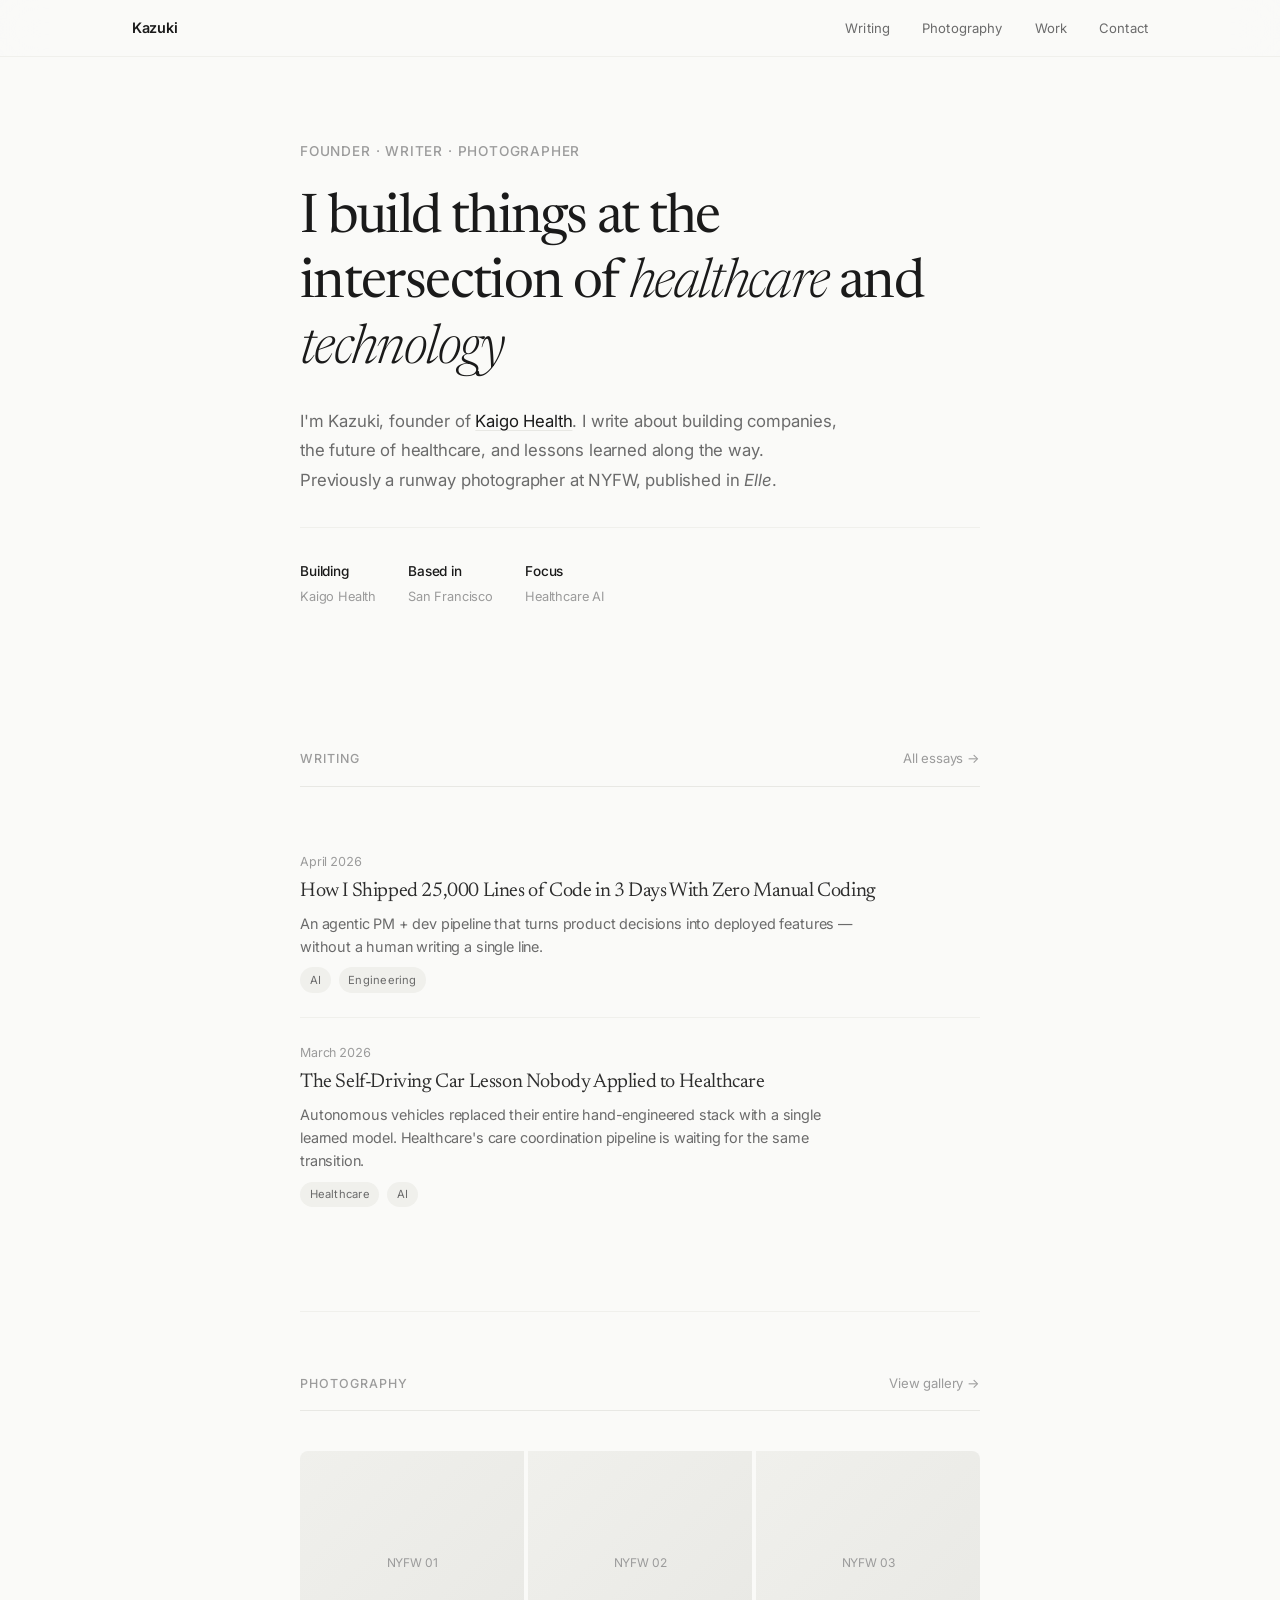
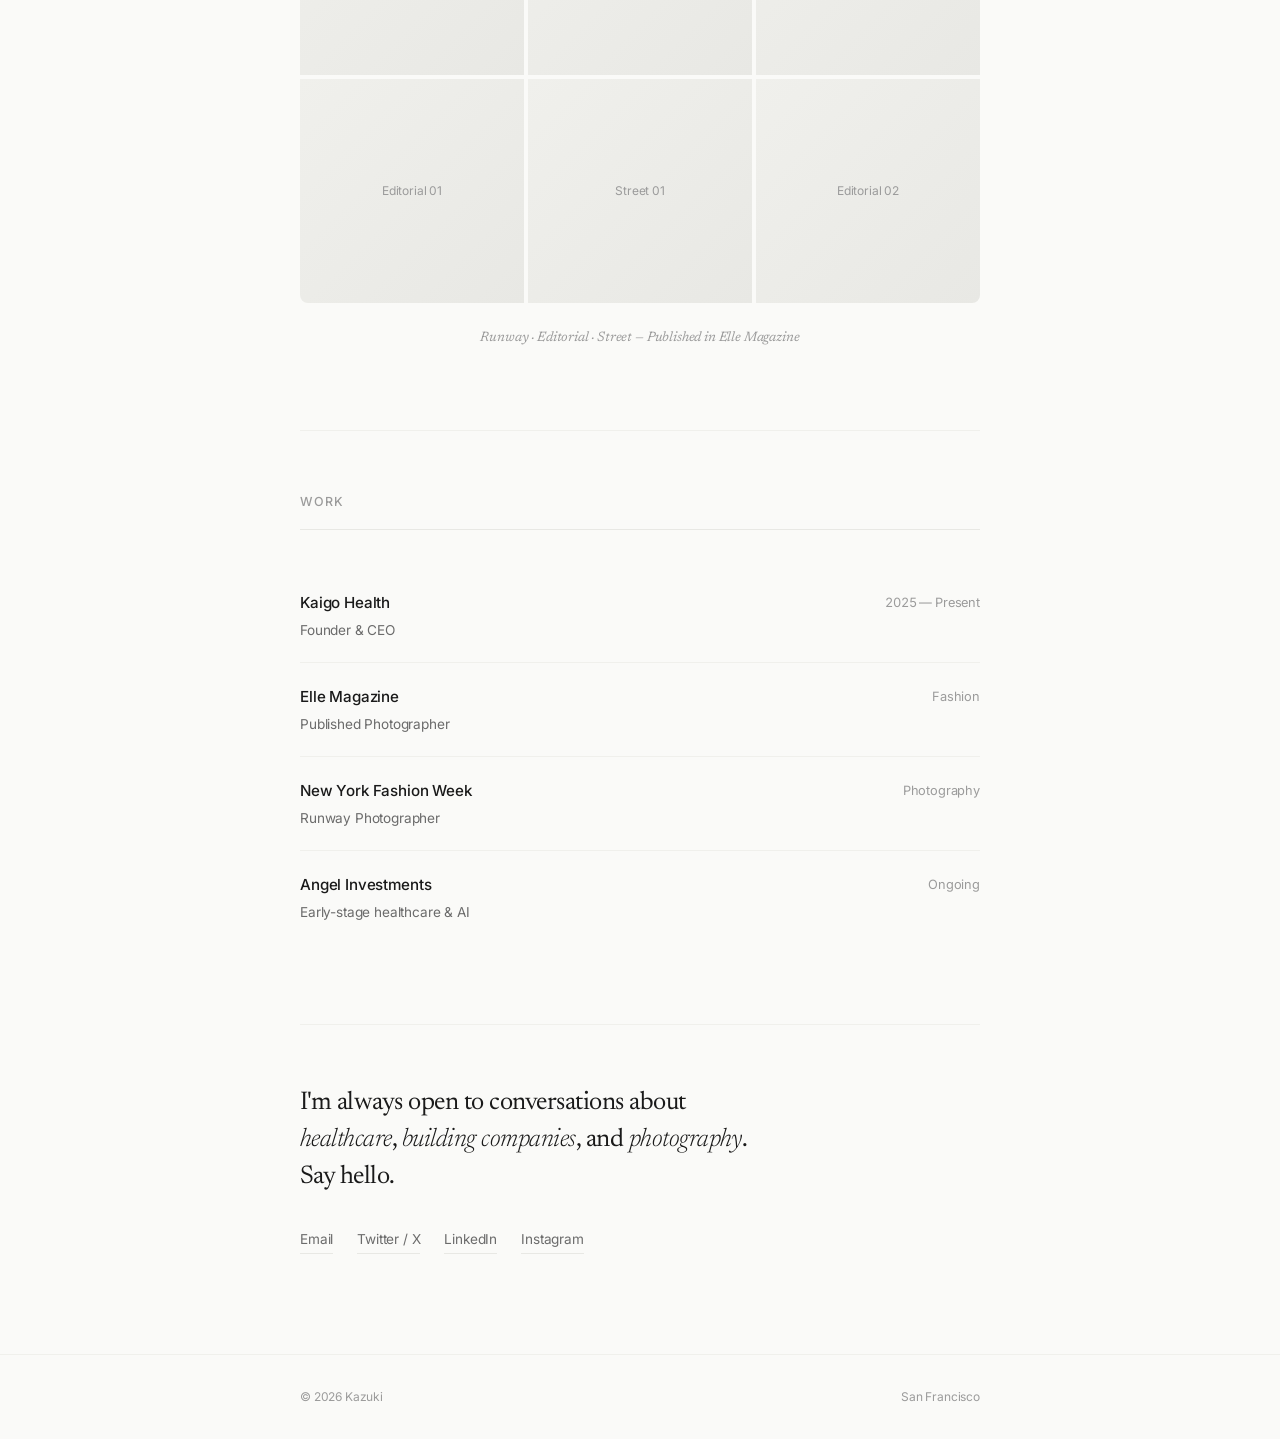
==== index.html @ 4bbfb8e9 "Add new post: How I Shipped 25,000 Lines of Code in 3 Days With Zero Manual Coding New blog post abo" ====
<!DOCTYPE html>
<html lang="en">
<head>
  <meta charset="UTF-8">
  <meta name="viewport" content="width=device-width, initial-scale=1.0">
  <title>Kazuki — Founder, Writer, Photographer</title>
  <meta name="description" content="Founder of Kaigo Health. Writing about healthcare, technology, and building companies.">
  <link rel="preconnect" href="https://fonts.googleapis.com">
  <link rel="preconnect" href="https://fonts.gstatic.com" crossorigin>
  <link href="https://fonts.googleapis.com/css2?family=Inter:wght@300;400;500;600&family=Newsreader:ital,wght@0,300;0,400;0,500;0,600;1,300;1,400&display=swap" rel="stylesheet">
  <link rel="stylesheet" href="style.css">
</head>
<body>

  <!-- ===== NAV ===== -->
  <nav>
    <div class="nav-inner">
      <a href="/" class="nav-logo">Kazuki</a>
      <button class="mobile-menu-btn" onclick="document.querySelector('.nav-links').classList.toggle('open')" aria-label="Menu">
        <svg viewBox="0 0 24 24" fill="none" stroke="currentColor" stroke-width="1.5">
          <line x1="4" y1="7" x2="20" y2="7"/>
          <line x1="4" y1="12" x2="20" y2="12"/>
          <line x1="4" y1="17" x2="20" y2="17"/>
        </svg>
      </button>
      <ul class="nav-links">
        <li><a href="#writing">Writing</a></li>
        <li><a href="#photography">Photography</a></li>
        <li><a href="#work">Work</a></li>
        <li><a href="#contact">Contact</a></li>
      </ul>
    </div>
  </nav>

  <main>

    <!-- HERO -->
    <section class="hero">
      <div class="container fade-in">
        <p class="hero-greeting">Founder · Writer · Photographer</p>
        <h1>I build things at the intersection of <em>healthcare</em> and <em>technology</em></h1>
        <p class="hero-bio">
          I'm Kazuki, founder of <a href="#">Kaigo Health</a>. I write about building companies,
          the future of healthcare, and lessons learned along the way. Previously a runway photographer
          at NYFW, published in <em>Elle</em>.
        </p>
        <div class="hero-meta">
          <div class="hero-meta-item">
            <span>Building</span>
            Kaigo Health
          </div>
          <div class="hero-meta-item">
            <span>Based in</span>
            San Francisco
          </div>
          <div class="hero-meta-item">
            <span>Focus</span>
            Healthcare AI
          </div>
        </div>
      </div>
    </section>

    <!-- WRITING -->
    <section class="writing" id="writing">
      <div class="container">
        <div class="section-header fade-in">
          <span class="section-label">Writing</span>
          <a href="#" class="section-link">All essays</a>
        </div>
        <ul class="post-list stagger fade-in">
          <li class="post-item">
            <a href="writing/agentic-pm-dev-pipeline.html" class="post-link">
              <div class="post-date">April 2026</div>
              <div class="post-title">How I Shipped 25,000 Lines of Code in 3 Days With Zero Manual Coding</div>
              <div class="post-excerpt">An agentic PM + dev pipeline that turns product decisions into deployed features — without a human writing a single line.</div>
              <div class="post-tags">
                <span class="post-tag">AI</span>
                <span class="post-tag">Engineering</span>
              </div>
            </a>
          </li>
          <li class="post-item">
            <a href="writing/self-driving-car-lesson-healthcare.html" class="post-link">
              <div class="post-date">March 2026</div>
              <div class="post-title">The Self-Driving Car Lesson Nobody Applied to Healthcare</div>
              <div class="post-excerpt">Autonomous vehicles replaced their entire hand-engineered stack with a single learned model. Healthcare's care coordination pipeline is waiting for the same transition.</div>
              <div class="post-tags">
                <span class="post-tag">Healthcare</span>
                <span class="post-tag">AI</span>
              </div>
            </a>
          </li>
          <!-- other posts hidden for now -->
        </ul>
      </div>
    </section>

    <hr class="divider">

    <!-- PHOTOGRAPHY -->
    <section class="photography" id="photography">
      <div class="container">
        <div class="section-header fade-in">
          <span class="section-label">Photography</span>
          <a href="#" class="section-link">View gallery</a>
        </div>
        <div class="photo-grid fade-in">
          <div class="photo-item"><div class="photo-placeholder">NYFW 01</div></div>
          <div class="photo-item"><div class="photo-placeholder">NYFW 02</div></div>
          <div class="photo-item"><div class="photo-placeholder">NYFW 03</div></div>
          <div class="photo-item"><div class="photo-placeholder">Editorial 01</div></div>
          <div class="photo-item"><div class="photo-placeholder">Street 01</div></div>
          <div class="photo-item"><div class="photo-placeholder">Editorial 02</div></div>
        </div>
        <p class="photo-caption fade-in">Runway · Editorial · Street — Published in Elle Magazine</p>
      </div>
    </section>

    <hr class="divider">

    <!-- WORK -->
    <section class="work" id="work">
      <div class="container">
        <div class="section-header fade-in">
          <span class="section-label">Work</span>
        </div>
        <div class="work-list stagger fade-in">
          <div class="work-item">
            <div>
              <div class="work-name">Kaigo Health</div>
              <div class="work-role">Founder & CEO</div>
            </div>
            <div class="work-year">2025 — Present</div>
          </div>
          <div class="work-item">
            <div>
              <div class="work-name">Elle Magazine</div>
              <div class="work-role">Published Photographer</div>
            </div>
            <div class="work-year">Fashion</div>
          </div>
          <div class="work-item">
            <div>
              <div class="work-name">New York Fashion Week</div>
              <div class="work-role">Runway Photographer</div>
            </div>
            <div class="work-year">Photography</div>
          </div>
          <div class="work-item">
            <div>
              <div class="work-name">Angel Investments</div>
              <div class="work-role">Early-stage healthcare & AI</div>
            </div>
            <div class="work-year">Ongoing</div>
          </div>
        </div>
      </div>
    </section>

    <hr class="divider">

    <!-- CONTACT -->
    <section class="contact" id="contact">
      <div class="container fade-in">
        <p class="contact-text">
          I'm always open to conversations about <em>healthcare</em>, <em>building companies</em>, and <em>photography</em>. Say hello.
        </p>
        <div class="contact-links">
          <a href="mailto:kazuki@kaigohealth.ai" class="contact-link">Email</a>
          <a href="#" class="contact-link">Twitter / X</a>
          <a href="#" class="contact-link">LinkedIn</a>
          <a href="#" class="contact-link">Instagram</a>
        </div>
      </div>
    </section>

  </main>

  <footer>
    <div class="container">
      <span>© 2026 Kazuki</span>
      <span>San Francisco</span>
    </div>
  </footer>

  <script>
    // Fade-in animations
    const observer = new IntersectionObserver((entries) => {
      entries.forEach(entry => {
        if (entry.isIntersecting) {
          entry.target.classList.add('visible');
          observer.unobserve(entry.target);
        }
      });
    }, { threshold: 0.1, rootMargin: '0px 0px -40px 0px' });
    document.querySelectorAll('.fade-in').forEach(el => observer.observe(el));

    // Smooth scroll for anchor links
    document.querySelectorAll('a[href^="#"]').forEach(anchor => {
      anchor.addEventListener('click', function (e) {
        const target = document.querySelector(this.getAttribute('href'));
        if (target) {
          e.preventDefault();
          target.scrollIntoView({ behavior: 'smooth', block: 'start' });
        }
      });
    });
  </script>

</body>
</html>
---- style.css ----
/* ========== RESET & BASE ========== */
*, *::before, *::after { margin: 0; padding: 0; box-sizing: border-box; }

:root {
  --color-bg: #FAFAF8;
  --color-surface: #FFFFFF;
  --color-text: #1A1A1A;
  --color-text-secondary: #6B6B6B;
  --color-text-tertiary: #9B9B9B;
  --color-accent: #2D2D2D;
  --color-border: #E8E8E4;
  --color-border-light: #F0F0EC;
  --color-hover: #F5F5F2;
  --color-tag-bg: #F0F0EC;
  --font-sans: 'Inter', -apple-system, BlinkMacSystemFont, sans-serif;
  --font-serif: 'Newsreader', Georgia, serif;
  --max-width: 680px;
  --max-width-wide: 1080px;
  --transition: 0.3s cubic-bezier(0.4, 0, 0.2, 1);
}

html {
  font-size: 16px;
  scroll-behavior: smooth;
  -webkit-font-smoothing: antialiased;
  -moz-osx-font-smoothing: grayscale;
}

body {
  font-family: var(--font-sans);
  background: var(--color-bg);
  color: var(--color-text);
  line-height: 1.7;
  font-weight: 400;
  letter-spacing: -0.01em;
}

::selection {
  background: var(--color-text);
  color: var(--color-bg);
}

a { color: inherit; text-decoration: none; }
img { max-width: 100%; display: block; }

/* ========== NAV ========== */
nav {
  position: fixed;
  top: 0;
  left: 0;
  right: 0;
  z-index: 100;
  background: rgba(250, 250, 248, 0.85);
  backdrop-filter: blur(20px);
  -webkit-backdrop-filter: blur(20px);
  border-bottom: 1px solid var(--color-border-light);
  transition: var(--transition);
}

nav .nav-inner {
  max-width: var(--max-width-wide);
  margin: 0 auto;
  padding: 0 2rem;
  height: 56px;
  display: flex;
  align-items: center;
  justify-content: space-between;
}

nav .nav-logo {
  font-size: 0.9rem;
  font-weight: 600;
  letter-spacing: -0.02em;
  color: var(--color-text);
}

nav .nav-links {
  display: flex;
  gap: 2rem;
  list-style: none;
}

nav .nav-links a {
  font-size: 0.82rem;
  color: var(--color-text-secondary);
  transition: color var(--transition);
  font-weight: 400;
  letter-spacing: 0.01em;
}

nav .nav-links a:hover { color: var(--color-text); }

/* ========== SECTIONS ========== */
section { padding: 0 2rem; }
.container { max-width: var(--max-width); margin: 0 auto; }
.container-wide { max-width: var(--max-width-wide); margin: 0 auto; }

/* ========== HERO ========== */
.hero { padding-top: 140px; padding-bottom: 80px; }

.hero-greeting {
  font-size: 0.85rem;
  color: var(--color-text-tertiary);
  letter-spacing: 0.06em;
  text-transform: uppercase;
  margin-bottom: 1.5rem;
  font-weight: 500;
}

.hero h1 {
  font-family: var(--font-serif);
  font-size: clamp(2.4rem, 5vw, 3.4rem);
  font-weight: 400;
  line-height: 1.2;
  letter-spacing: -0.03em;
  color: var(--color-text);
  margin-bottom: 1.5rem;
}

.hero h1 em { font-style: italic; font-weight: 300; }

.hero-bio {
  font-size: 1.05rem;
  line-height: 1.75;
  color: var(--color-text-secondary);
  max-width: 540px;
}

.hero-bio a {
  color: var(--color-text);
  text-decoration: underline;
  text-decoration-color: var(--color-border);
  text-underline-offset: 3px;
  transition: text-decoration-color var(--transition);
}

.hero-bio a:hover { text-decoration-color: var(--color-text); }

.hero-meta {
  display: flex;
  gap: 2rem;
  margin-top: 2rem;
  padding-top: 2rem;
  border-top: 1px solid var(--color-border-light);
}

.hero-meta-item { font-size: 0.8rem; color: var(--color-text-tertiary); }

.hero-meta-item span {
  display: block;
  color: var(--color-text);
  font-weight: 500;
  margin-bottom: 0.15rem;
  font-size: 0.85rem;
}

/* ========== SECTION HEADERS ========== */
.section-header {
  display: flex;
  align-items: baseline;
  justify-content: space-between;
  margin-bottom: 2.5rem;
  padding-bottom: 1rem;
  border-bottom: 1px solid var(--color-border);
}

.section-label {
  font-size: 0.78rem;
  letter-spacing: 0.08em;
  text-transform: uppercase;
  color: var(--color-text-tertiary);
  font-weight: 500;
}

.section-link {
  font-size: 0.82rem;
  color: var(--color-text-tertiary);
  transition: color var(--transition);
}

.section-link:hover { color: var(--color-text); }
.section-link::after { content: ' →'; }

/* ========== WRITING / POST LIST ========== */
.writing { padding-top: 60px; padding-bottom: 80px; }
.post-list { list-style: none; }
.post-item { border-bottom: 1px solid var(--color-border-light); }
.post-item:last-child { border-bottom: none; }

.post-link {
  display: block;
  padding: 1.5rem 0;
  transition: var(--transition);
}

.post-link:hover { padding-left: 0.5rem; }
.post-link:hover .post-title { color: var(--color-text); }

.post-date {
  font-size: 0.78rem;
  color: var(--color-text-tertiary);
  margin-bottom: 0.4rem;
  font-variant-numeric: tabular-nums;
}

.post-title {
  font-family: var(--font-serif);
  font-size: 1.25rem;
  font-weight: 400;
  letter-spacing: -0.02em;
  color: var(--color-accent);
  margin-bottom: 0.4rem;
  transition: color var(--transition);
  line-height: 1.35;
}

.post-excerpt {
  font-size: 0.9rem;
  color: var(--color-text-secondary);
  line-height: 1.6;
  max-width: 560px;
}

.post-tags { display: flex; gap: 0.5rem; margin-top: 0.6rem; }

.post-tag {
  font-size: 0.7rem;
  padding: 0.2rem 0.6rem;
  background: var(--color-tag-bg);
  border-radius: 100px;
  color: var(--color-text-secondary);
  letter-spacing: 0.02em;
}

/* ========== PHOTOGRAPHY ========== */
.photography { padding-top: 60px; padding-bottom: 80px; }

.photo-grid {
  display: grid;
  grid-template-columns: repeat(3, 1fr);
  gap: 4px;
  border-radius: 8px;
  overflow: hidden;
}

.photo-item {
  aspect-ratio: 1;
  background: var(--color-border-light);
  position: relative;
  overflow: hidden;
  cursor: pointer;
}

.photo-item img {
  width: 100%;
  height: 100%;
  object-fit: cover;
  transition: transform 0.6s cubic-bezier(0.4, 0, 0.2, 1);
}

.photo-item:hover img { transform: scale(1.05); }

.photo-placeholder {
  width: 100%;
  height: 100%;
  display: flex;
  align-items: center;
  justify-content: center;
  font-size: 0.75rem;
  color: var(--color-text-tertiary);
  background: linear-gradient(135deg, var(--color-border-light) 0%, var(--color-border) 100%);
}

.photo-caption {
  text-align: center;
  margin-top: 1.5rem;
  font-size: 0.85rem;
  color: var(--color-text-tertiary);
  font-style: italic;
  font-family: var(--font-serif);
}

/* ========== WORK ========== */
.work { padding-top: 60px; padding-bottom: 80px; }
.work-list { display: flex; flex-direction: column; gap: 1px; }

.work-item {
  display: flex;
  align-items: flex-start;
  justify-content: space-between;
  padding: 1.25rem 0;
  border-bottom: 1px solid var(--color-border-light);
  transition: var(--transition);
}

.work-item:hover { padding-left: 0.5rem; }
.work-item:last-child { border-bottom: none; }

.work-name {
  font-weight: 500;
  font-size: 0.95rem;
  margin-bottom: 0.2rem;
  letter-spacing: -0.01em;
}

.work-role { font-size: 0.85rem; color: var(--color-text-secondary); }

.work-year {
  font-size: 0.8rem;
  color: var(--color-text-tertiary);
  font-variant-numeric: tabular-nums;
  white-space: nowrap;
  margin-left: 2rem;
  padding-top: 0.15rem;
}

/* ========== CONTACT / FOOTER ========== */
.contact { padding-top: 60px; padding-bottom: 100px; }

.contact-text {
  font-family: var(--font-serif);
  font-size: 1.6rem;
  line-height: 1.45;
  letter-spacing: -0.02em;
  color: var(--color-text);
  margin-bottom: 2rem;
  max-width: 480px;
  font-weight: 400;
}

.contact-text em { font-style: italic; font-weight: 300; }
.contact-links { display: flex; gap: 1.5rem; flex-wrap: wrap; }

.contact-link {
  font-size: 0.85rem;
  color: var(--color-text-secondary);
  padding-bottom: 1px;
  border-bottom: 1px solid var(--color-border);
  transition: var(--transition);
}

.contact-link:hover {
  color: var(--color-text);
  border-bottom-color: var(--color-text);
}

footer {
  padding: 2rem;
  border-top: 1px solid var(--color-border-light);
}

footer .container {
  display: flex;
  justify-content: space-between;
  align-items: center;
  font-size: 0.75rem;
  color: var(--color-text-tertiary);
}

/* ========== BLOG POST PAGE ========== */
.post-page { padding-top: 120px; padding-bottom: 100px; }

.post-page-back {
  font-size: 0.82rem;
  color: var(--color-text-tertiary);
  margin-bottom: 2.5rem;
  display: inline-block;
  transition: color var(--transition);
}

.post-page-back:hover { color: var(--color-text); }
.post-page-back::before { content: '← '; }

.post-page-date {
  font-size: 0.8rem;
  color: var(--color-text-tertiary);
  margin-bottom: 0.75rem;
}

.post-page h1 {
  font-family: var(--font-serif);
  font-size: clamp(1.8rem, 4vw, 2.6rem);
  font-weight: 400;
  letter-spacing: -0.03em;
  line-height: 1.2;
  margin-bottom: 1.5rem;
}

.post-page-subtitle {
  font-size: 1.1rem;
  color: var(--color-text-secondary);
  line-height: 1.65;
  margin-bottom: 3rem;
  padding-bottom: 2rem;
  border-bottom: 1px solid var(--color-border);
  max-width: 580px;
}

.post-page-body {
  font-family: var(--font-serif);
  font-size: 1.1rem;
  line-height: 1.8;
  color: var(--color-text);
}

.post-page-body p { margin-bottom: 1.5rem; }

.post-page-body h2 {
  font-family: var(--font-sans);
  font-size: 0.85rem;
  font-weight: 600;
  letter-spacing: 0.06em;
  text-transform: uppercase;
  color: var(--color-text-tertiary);
  margin-top: 3rem;
  margin-bottom: 1.25rem;
}

.post-page-body blockquote {
  border-left: 2px solid var(--color-border);
  padding-left: 1.5rem;
  margin: 2rem 0;
  font-style: italic;
  color: var(--color-text-secondary);
}

/* ========== FADE IN ANIMATIONS ========== */
.fade-in {
  opacity: 0;
  transform: translateY(16px);
  transition: opacity 0.8s cubic-bezier(0.4, 0, 0.2, 1),
              transform 0.8s cubic-bezier(0.4, 0, 0.2, 1);
}

.fade-in.visible {
  opacity: 1;
  transform: translateY(0);
}

.stagger > * {
  opacity: 0;
  transform: translateY(12px);
  transition: opacity 0.6s cubic-bezier(0.4, 0, 0.2, 1),
              transform 0.6s cubic-bezier(0.4, 0, 0.2, 1);
}

.stagger.visible > *:nth-child(1) { transition-delay: 0s; }
.stagger.visible > *:nth-child(2) { transition-delay: 0.08s; }
.stagger.visible > *:nth-child(3) { transition-delay: 0.08s; }
.stagger.visible > *:nth-child(4) { transition-delay: 0.16s; }
.stagger.visible > *:nth-child(5) { transition-delay: 0.24s; }
.stagger.visible > *:nth-child(6) { transition-delay: 0.32s; }
.stagger.visible > *:nth-child(7) { transition-delay: 0.4s; }

.stagger.visible > * {
  opacity: 1;
  transform: translateY(0);
}

/* ========== DIVIDER ========== */
.divider {
  max-width: var(--max-width);
  margin: 0 auto;
  border: none;
  border-top: 1px solid var(--color-border-light);
}

/* ========== MOBILE ========== */
.mobile-menu-btn {
  display: none;
  background: none;
  border: none;
  cursor: pointer;
  padding: 0.5rem;
  color: var(--color-text);
}

.mobile-menu-btn svg { width: 20px; height: 20px; }

@media (max-width: 768px) {
  section { padding-left: 1.25rem; padding-right: 1.25rem; }
  nav .nav-inner { padding: 0 1.25rem; }
  .hero { padding-top: 110px; padding-bottom: 60px; }
  .hero h1 { font-size: 2rem; }
  .hero-meta { flex-direction: column; gap: 1rem; }
  .photo-grid { grid-template-columns: repeat(2, 1fr); }
  .mobile-menu-btn { display: block; }

  nav .nav-links {
    display: none;
    position: absolute;
    top: 56px;
    left: 0;
    right: 0;
    background: rgba(250, 250, 248, 0.98);
    backdrop-filter: blur(20px);
    flex-direction: column;
    padding: 1rem 2rem 1.5rem;
    gap: 0.8rem;
    border-bottom: 1px solid var(--color-border-light);
  }

  nav .nav-links.open { display: flex; }
  .work-item { flex-direction: column; gap: 0.25rem; }
  .work-year { margin-left: 0; }
}
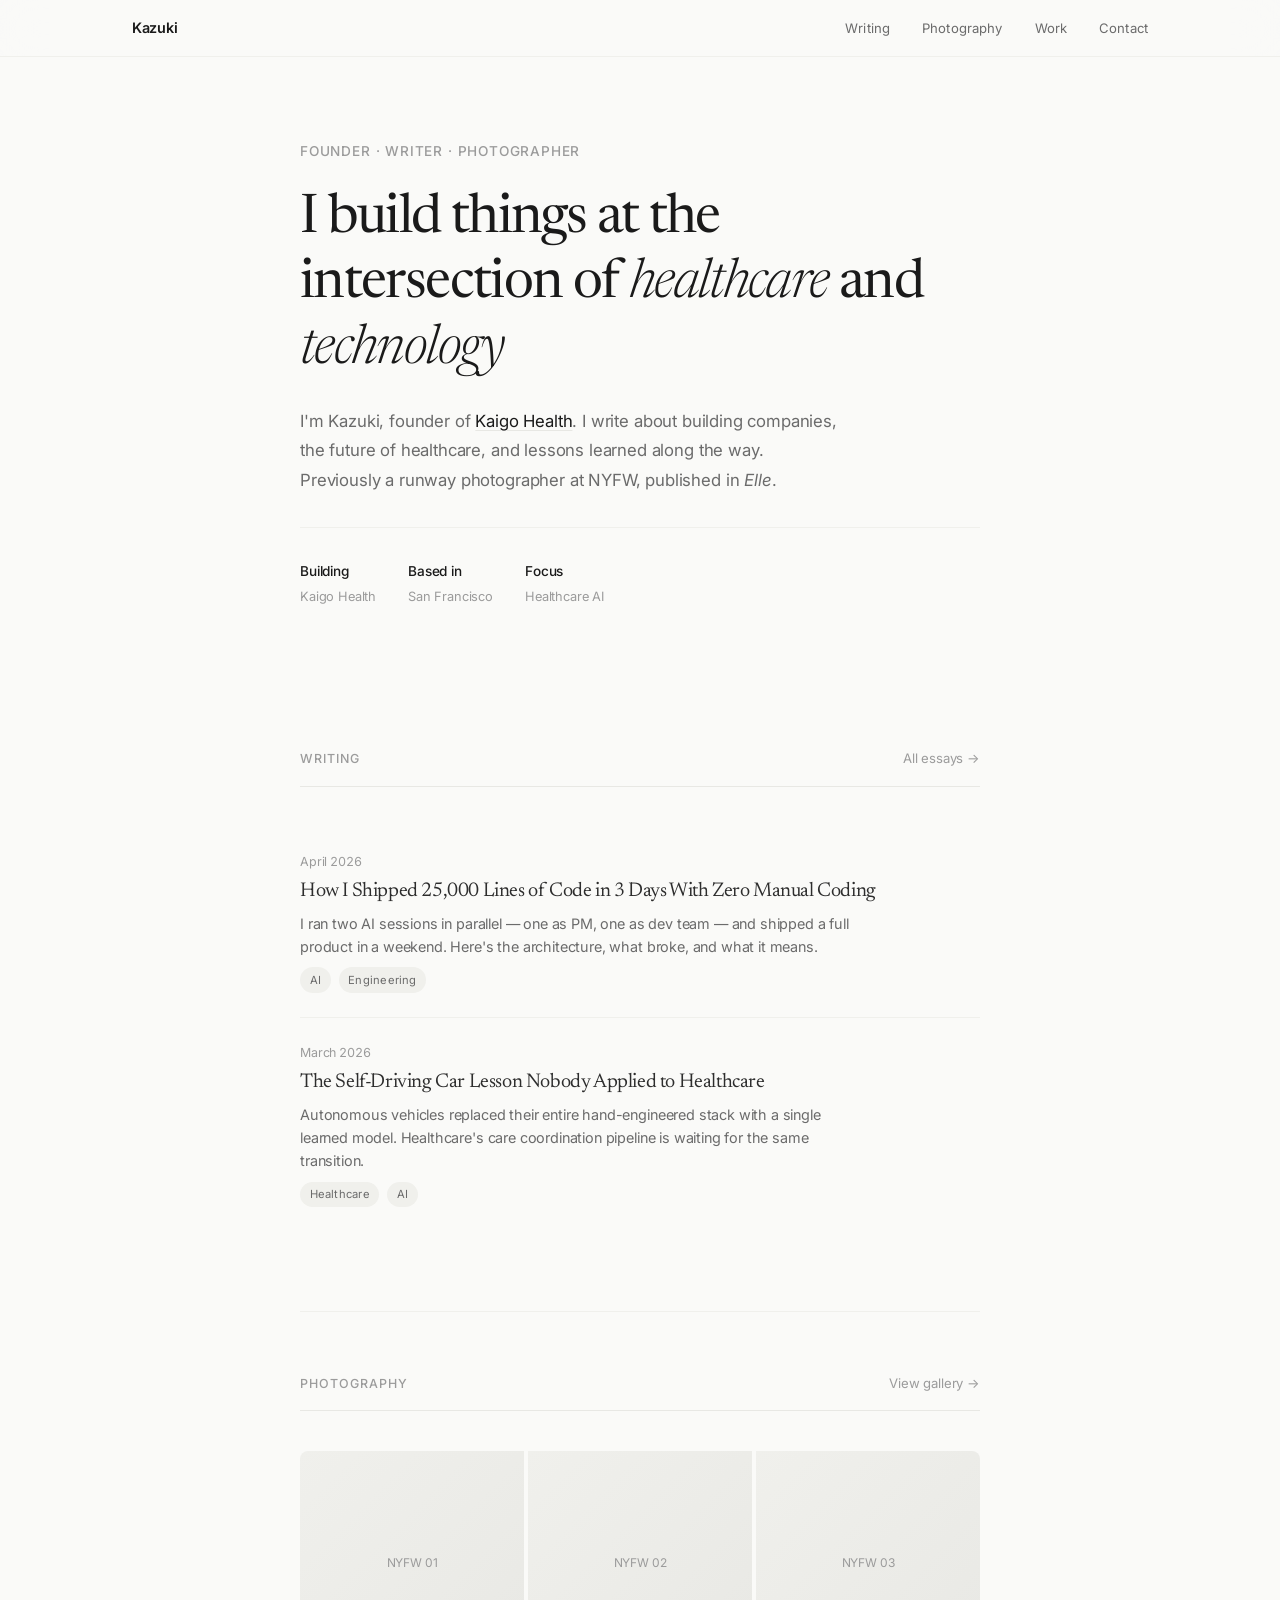
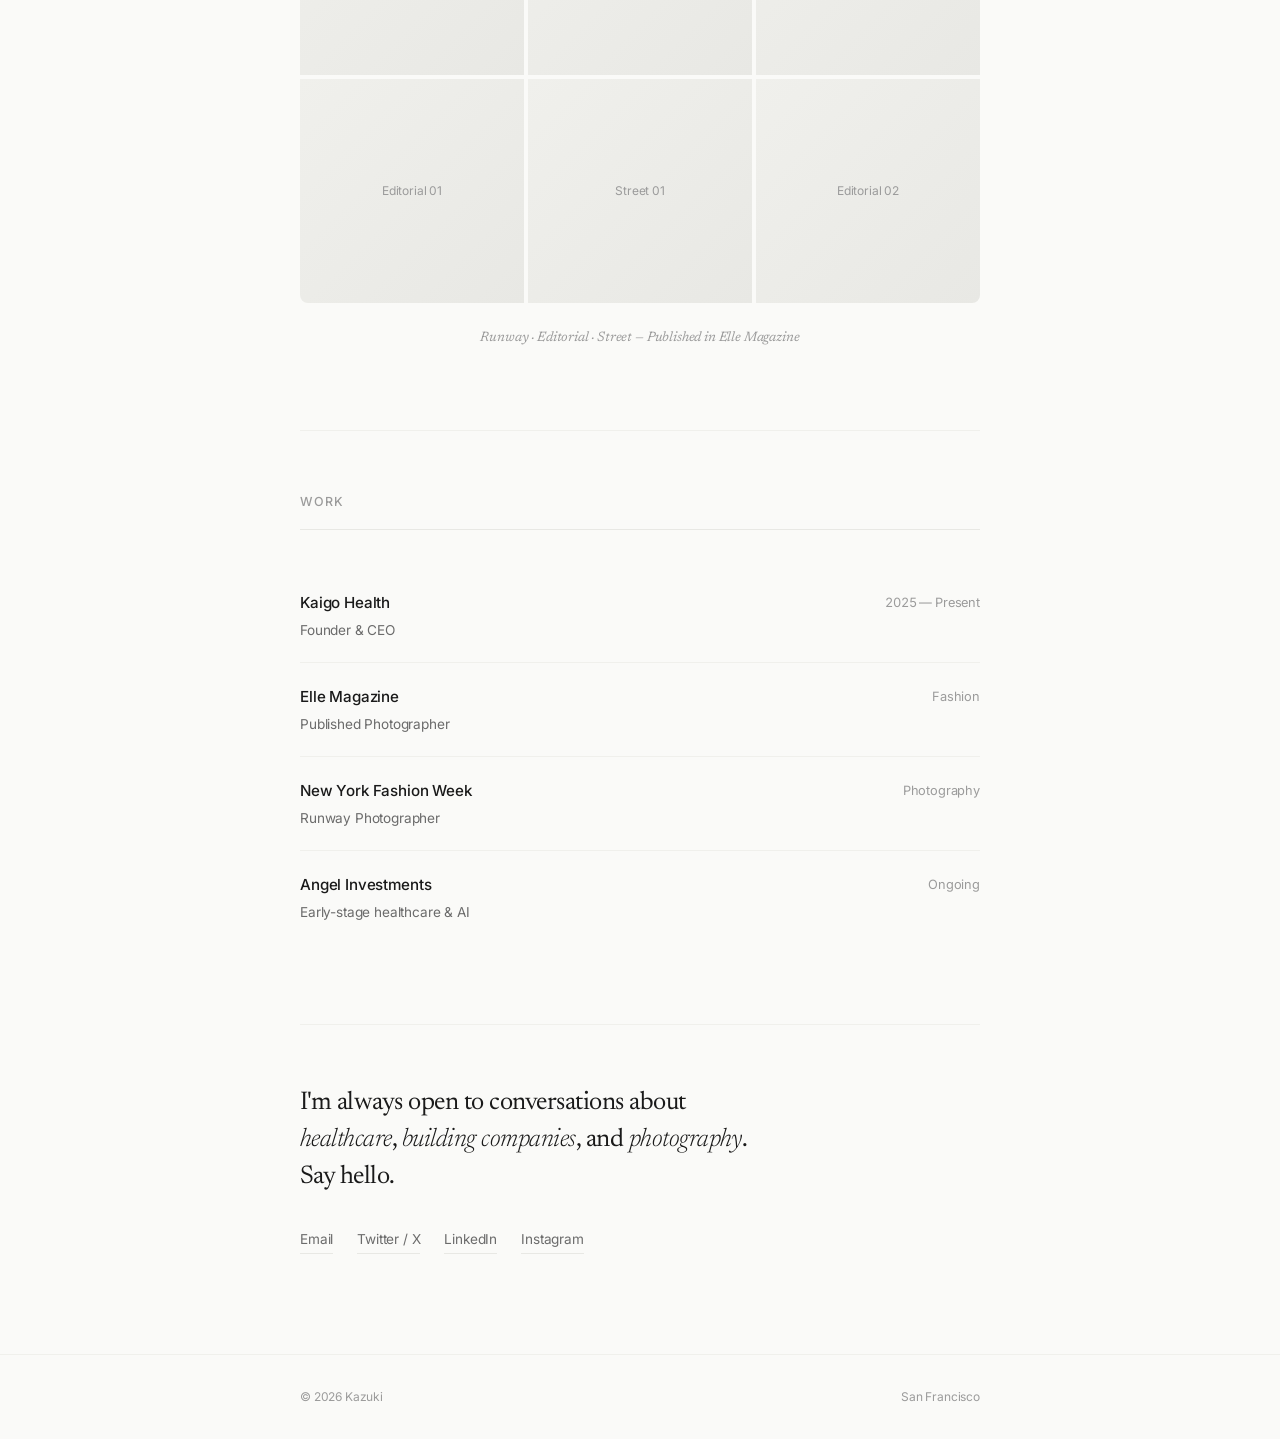
==== commit f4a10946: "Rewrite post: cut AI slop, add screenshots, punch up opening and closing - Rewrote opening as cinema" ====
--- a/index.html
+++ b/index.html
@@ -73,7 +73,7 @@
             <a href="writing/agentic-pm-dev-pipeline.html" class="post-link">
               <div class="post-date">April 2026</div>
               <div class="post-title">How I Shipped 25,000 Lines of Code in 3 Days With Zero Manual Coding</div>
-              <div class="post-excerpt">An agentic PM + dev pipeline that turns product decisions into deployed features — without a human writing a single line.</div>
+              <div class="post-excerpt">I ran two AI sessions in parallel — one as PM, one as dev team — and shipped a full product in a weekend. Here's the architecture, what broke, and what it means.</div>
               <div class="post-tags">
                 <span class="post-tag">AI</span>
                 <span class="post-tag">Engineering</span>
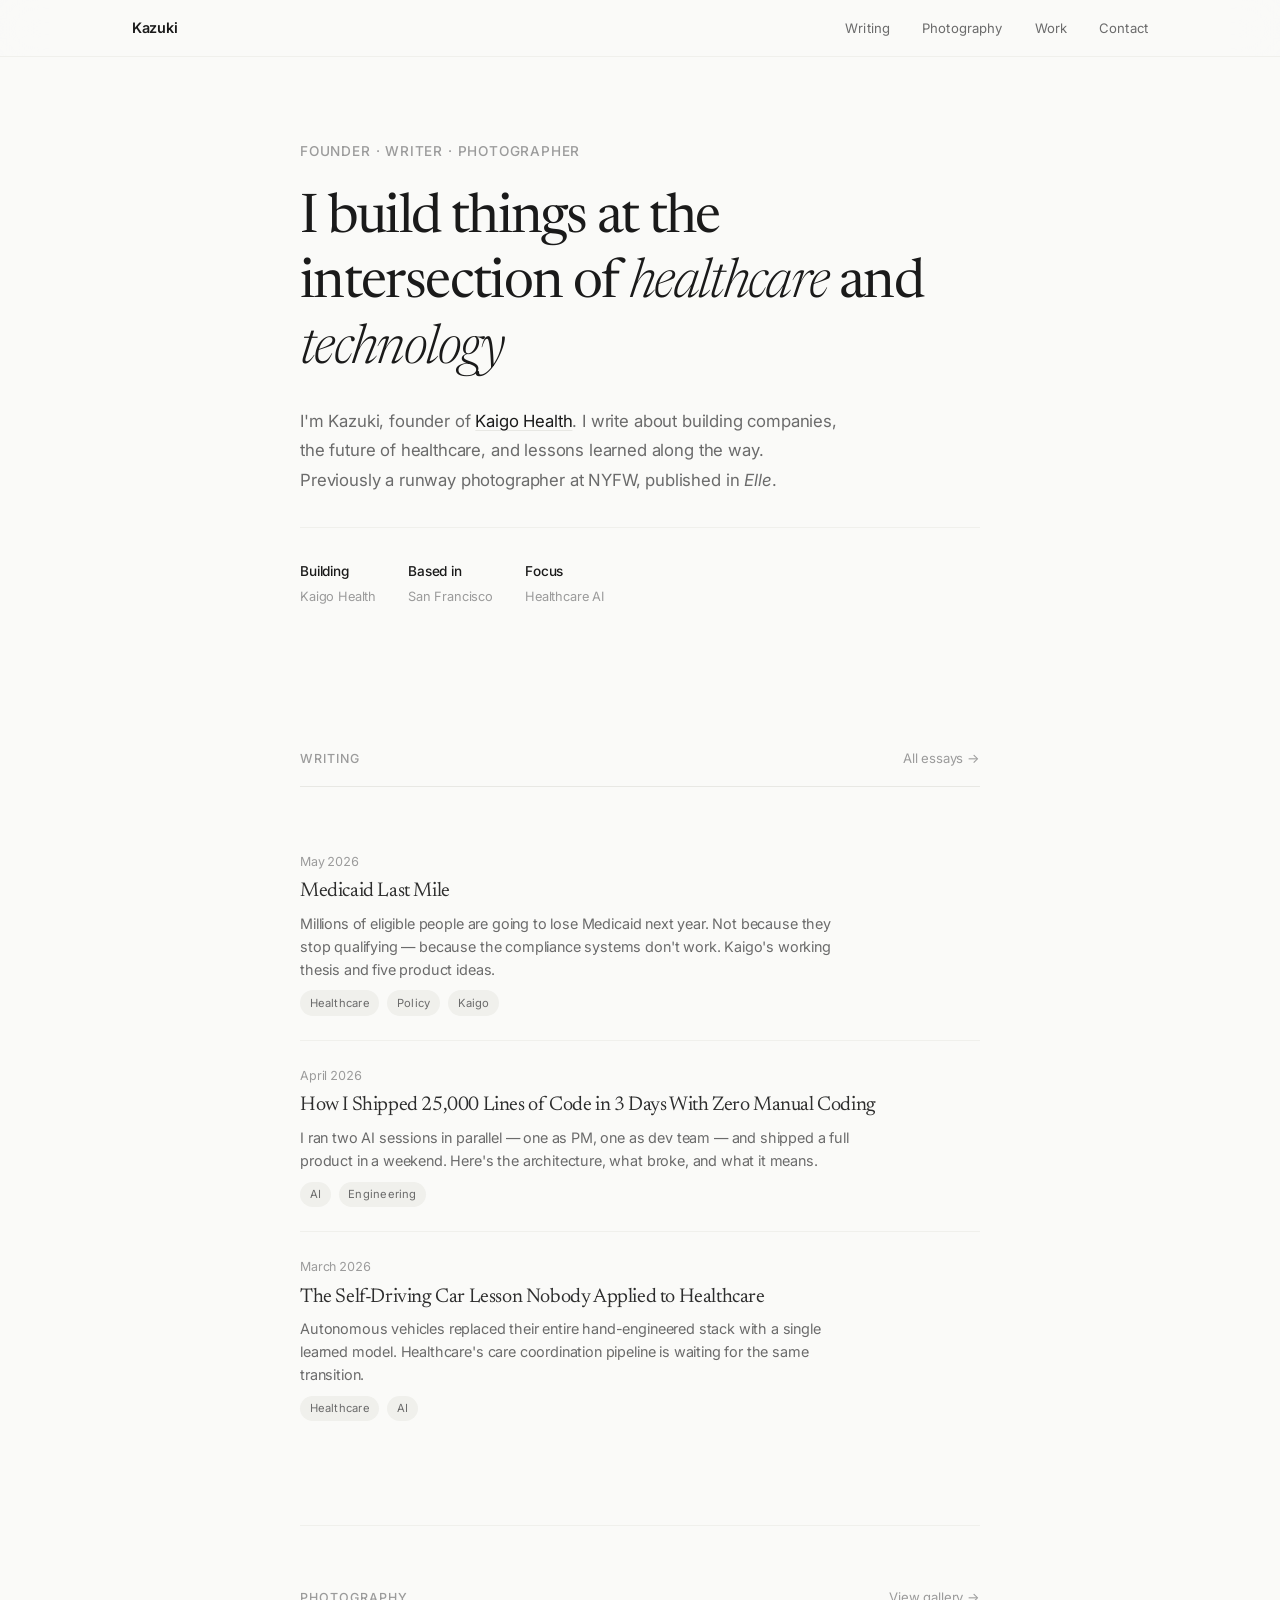
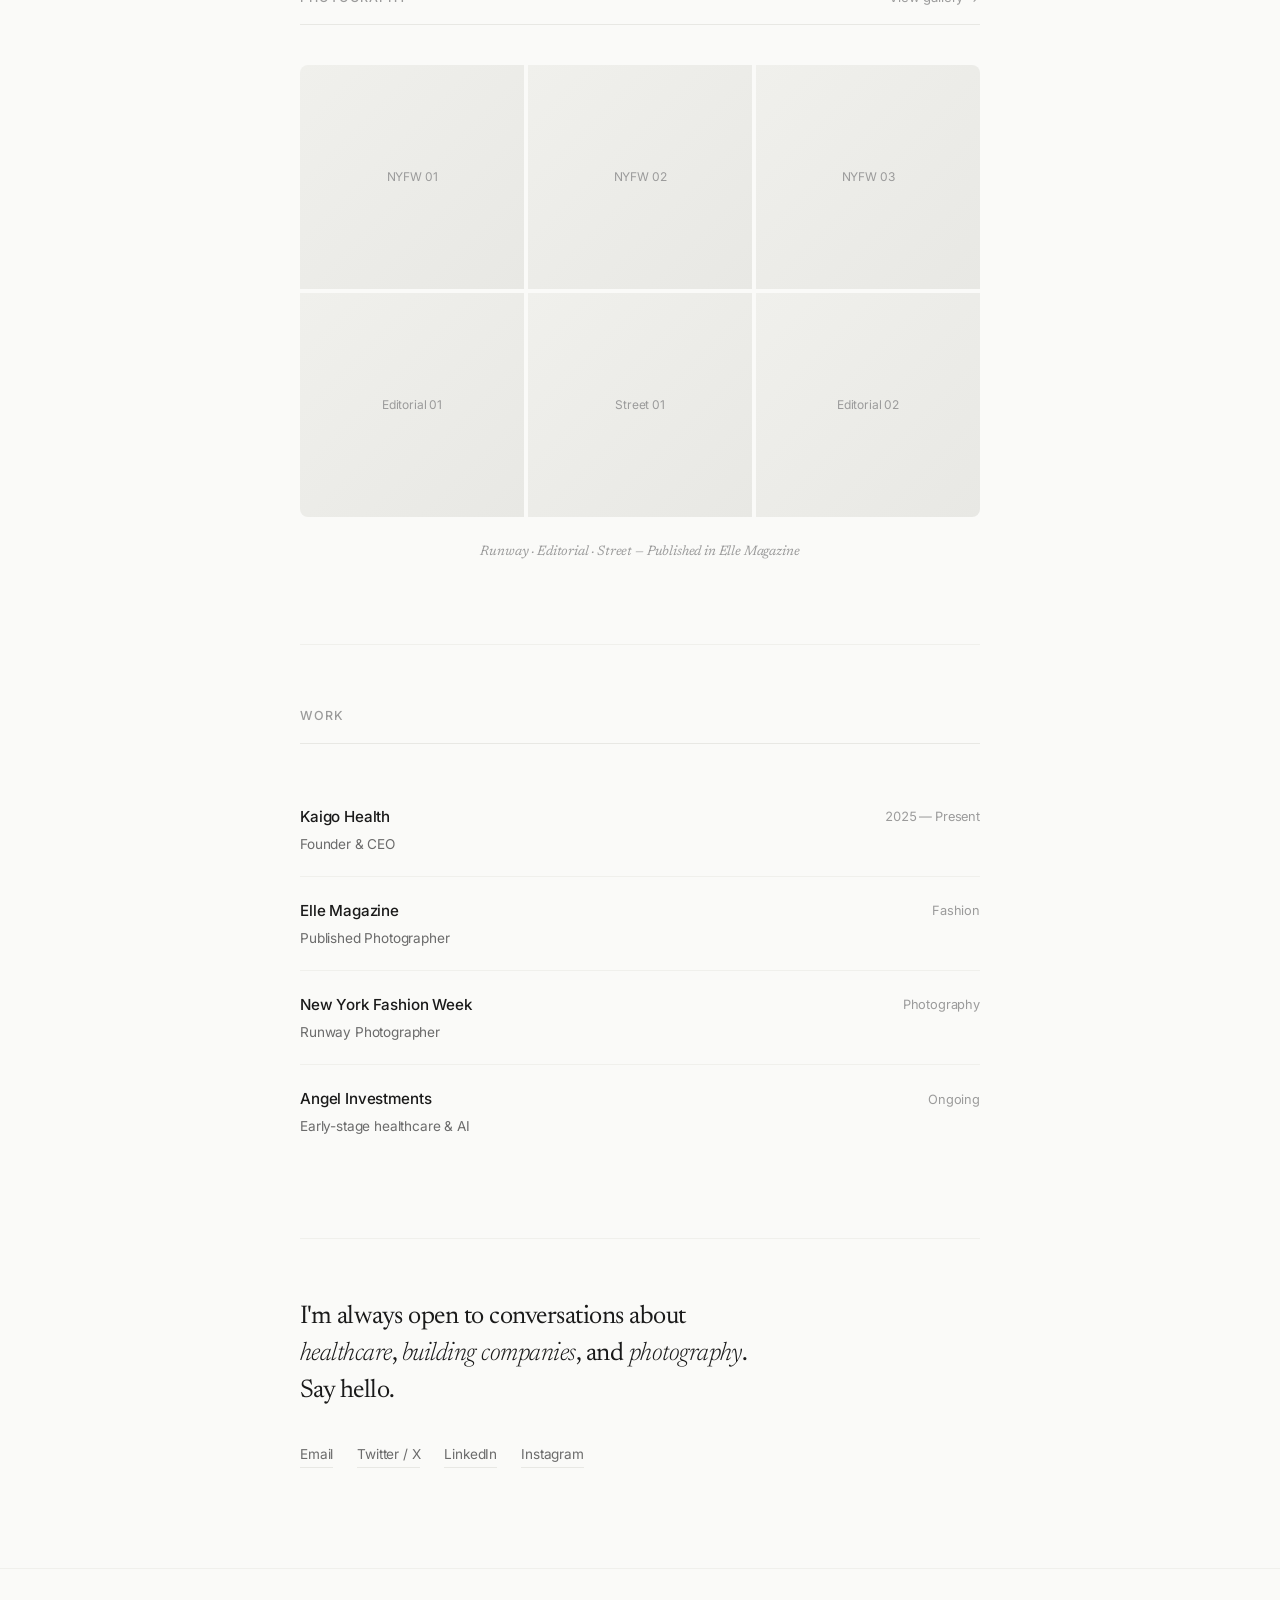
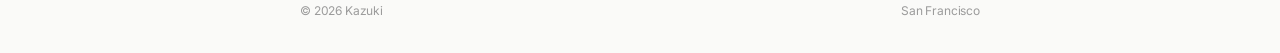
==== commit a28db586: "Add Medicaid Last Mile interactive post Deploys the Kaigo medicaid-ideas React app as a routed inter" ====
--- a/index.html
+++ b/index.html
@@ -69,6 +69,18 @@
           <a href="#" class="section-link">All essays</a>
         </div>
         <ul class="post-list stagger fade-in">
+          <li class="post-item">
+            <a href="writing/medicaid-last-mile/" class="post-link">
+              <div class="post-date">May 2026</div>
+              <div class="post-title">Medicaid Last Mile</div>
+              <div class="post-excerpt">Millions of eligible people are going to lose Medicaid next year. Not because they stop qualifying — because the compliance systems don't work. Kaigo's working thesis and five product ideas.</div>
+              <div class="post-tags">
+                <span class="post-tag">Healthcare</span>
+                <span class="post-tag">Policy</span>
+                <span class="post-tag">Kaigo</span>
+              </div>
+            </a>
+          </li>
           <li class="post-item">
             <a href="writing/agentic-pm-dev-pipeline.html" class="post-link">
               <div class="post-date">April 2026</div>
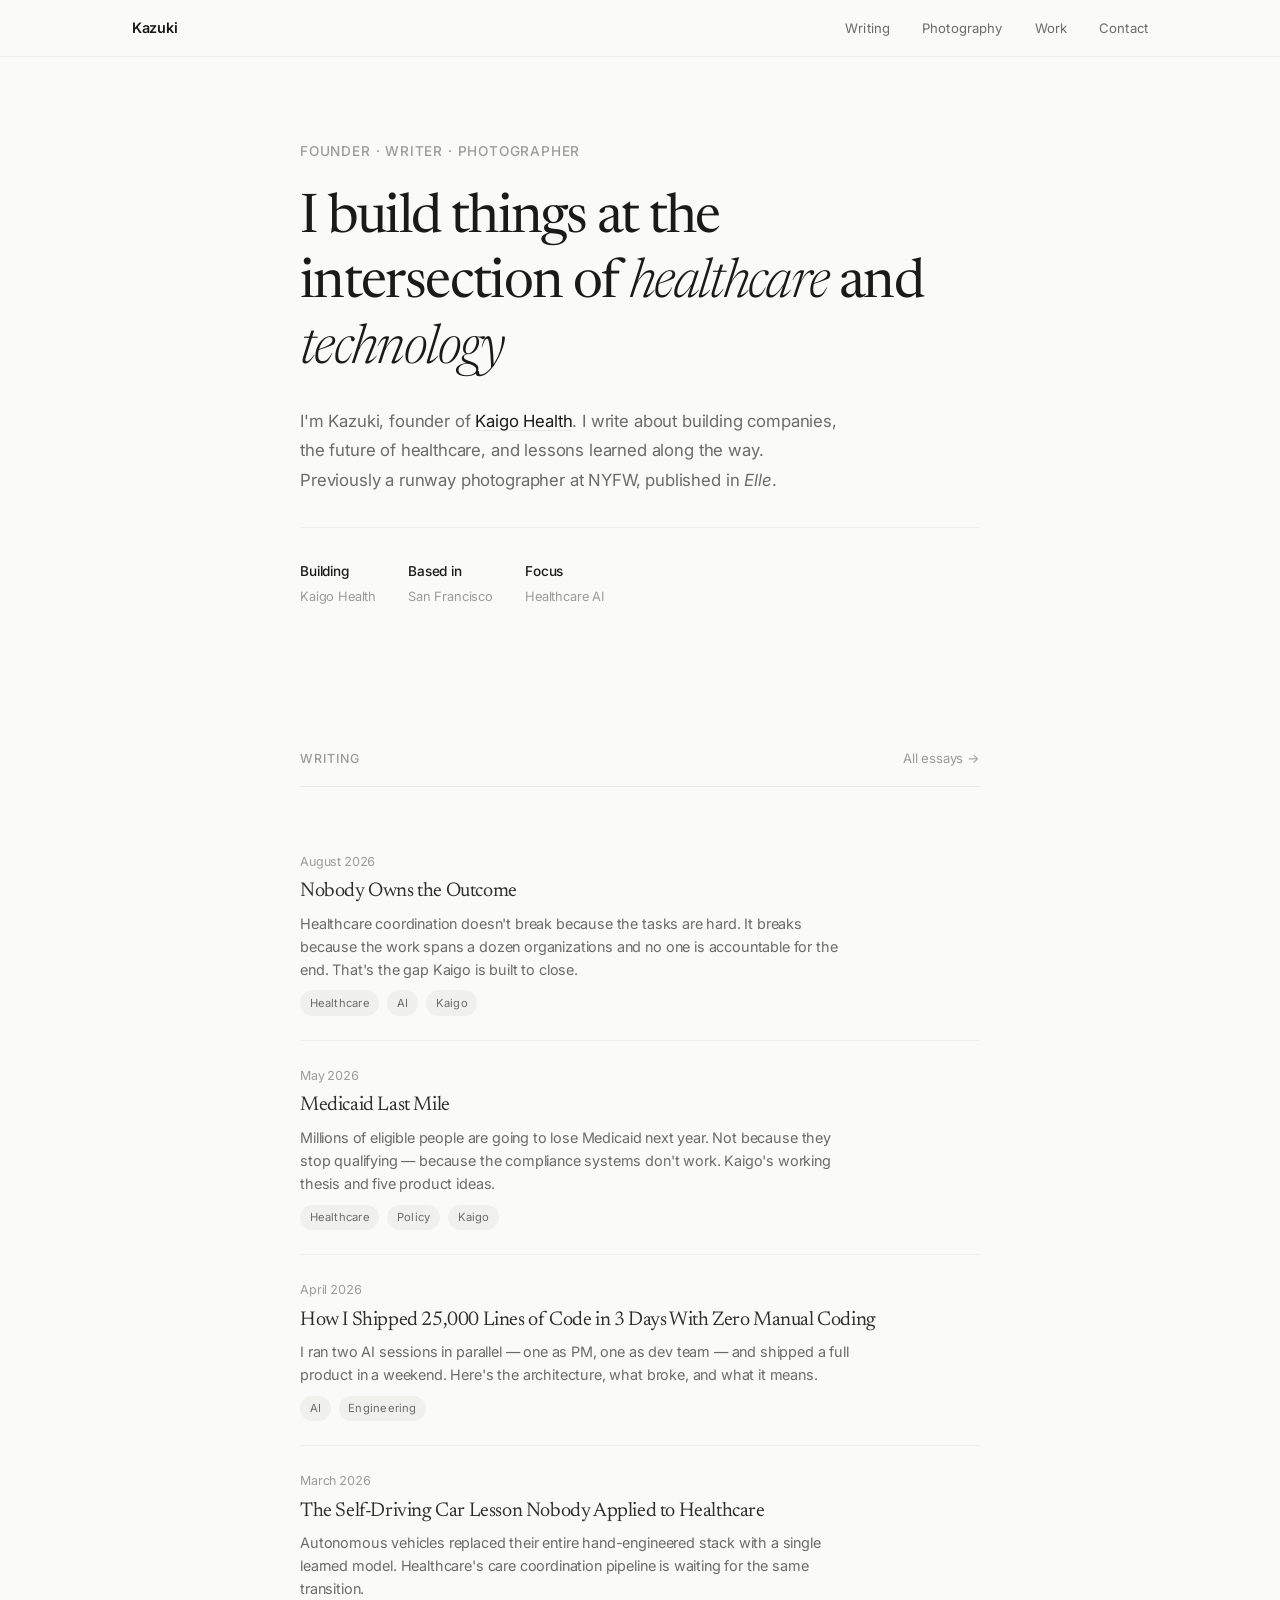
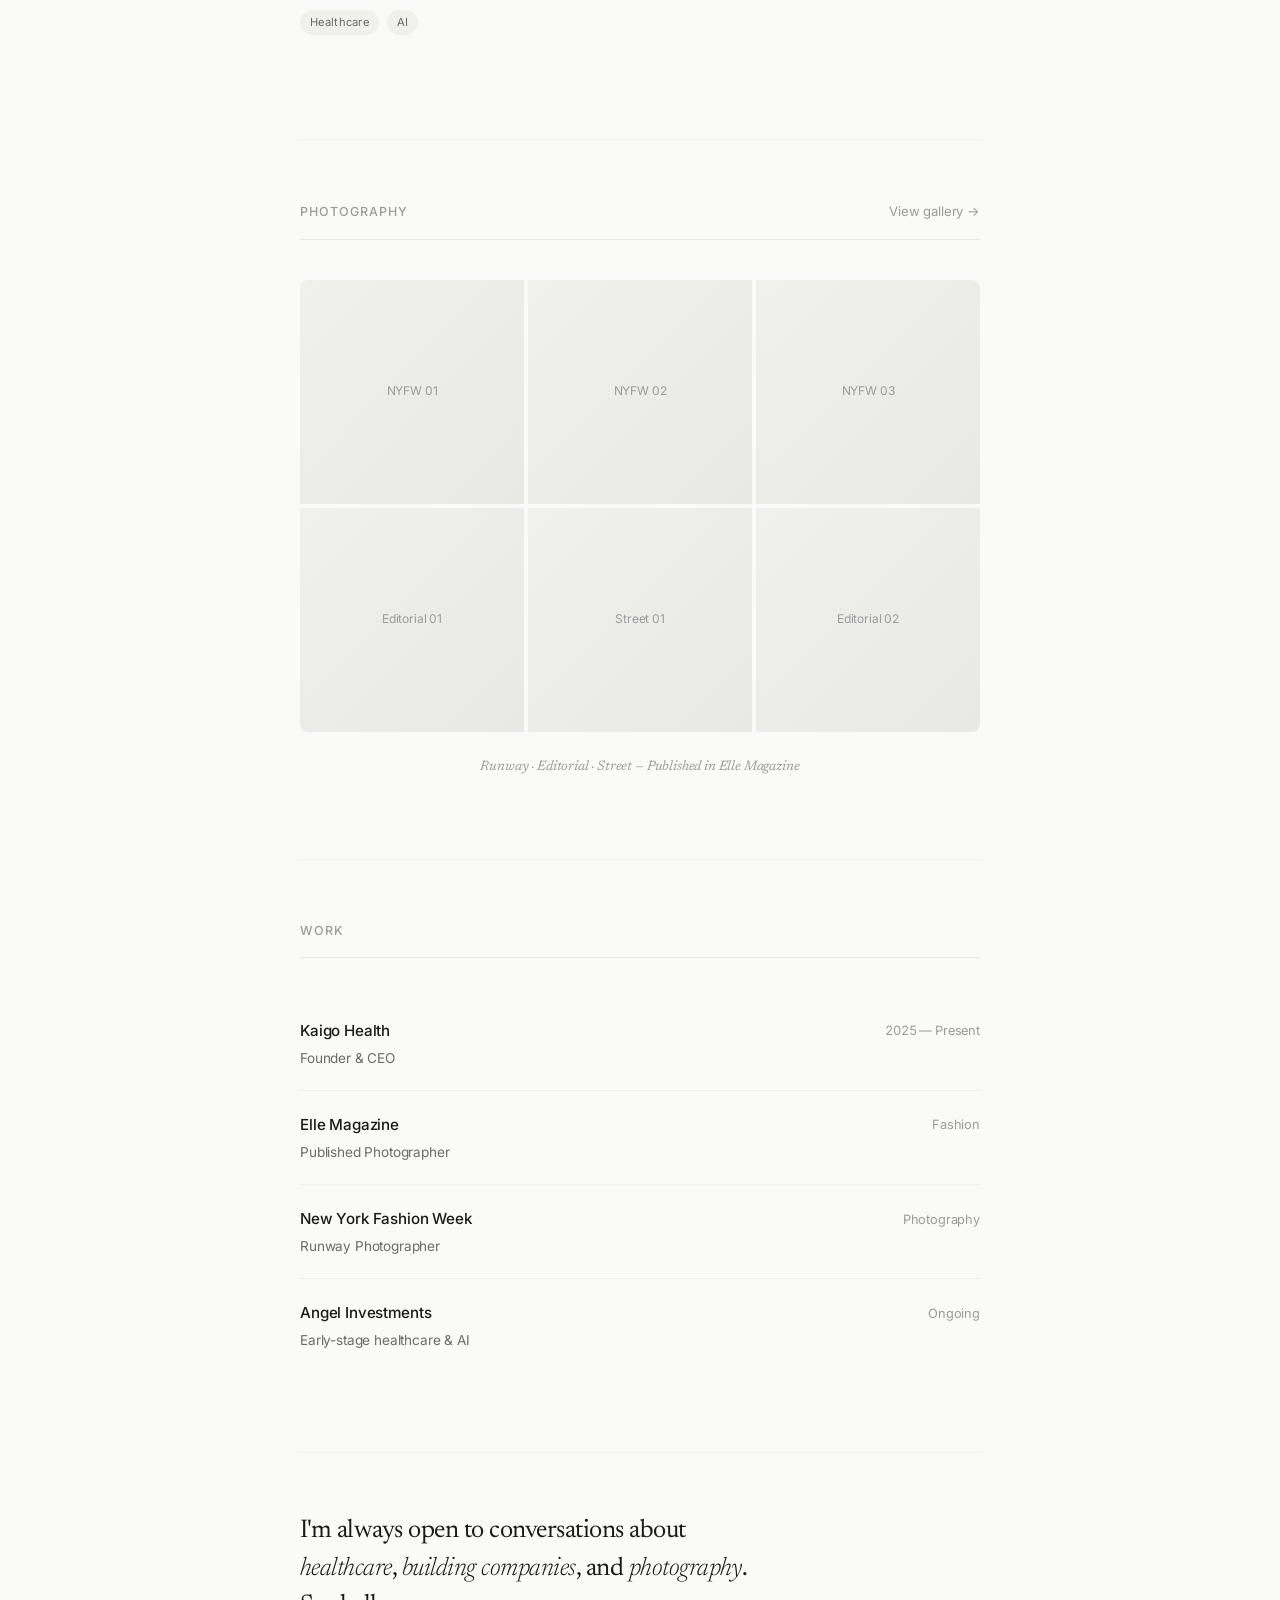
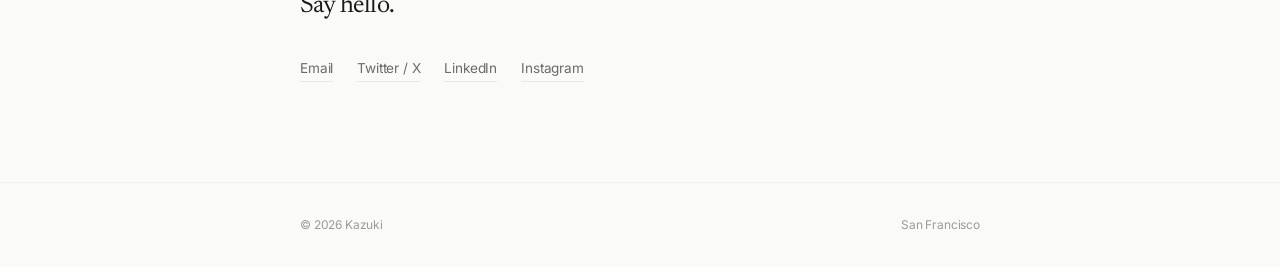
==== commit 77efe685: "Add post: Nobody Owns the Outcome Kaigo's long-horizon coordination thesis as a public essay. Three " ====
--- a/index.html
+++ b/index.html
@@ -70,6 +70,18 @@
         </div>
         <ul class="post-list stagger fade-in">
           <li class="post-item">
+            <a href="writing/nobody-owns-the-outcome.html" class="post-link">
+              <div class="post-date">August 2026</div>
+              <div class="post-title">Nobody Owns the Outcome</div>
+              <div class="post-excerpt">Healthcare coordination doesn't break because the tasks are hard. It breaks because the work spans a dozen organizations and no one is accountable for the end. That's the gap Kaigo is built to close.</div>
+              <div class="post-tags">
+                <span class="post-tag">Healthcare</span>
+                <span class="post-tag">AI</span>
+                <span class="post-tag">Kaigo</span>
+              </div>
+            </a>
+          </li>
+          <li class="post-item">
             <a href="writing/medicaid-last-mile/" class="post-link">
               <div class="post-date">May 2026</div>
               <div class="post-title">Medicaid Last Mile</div>
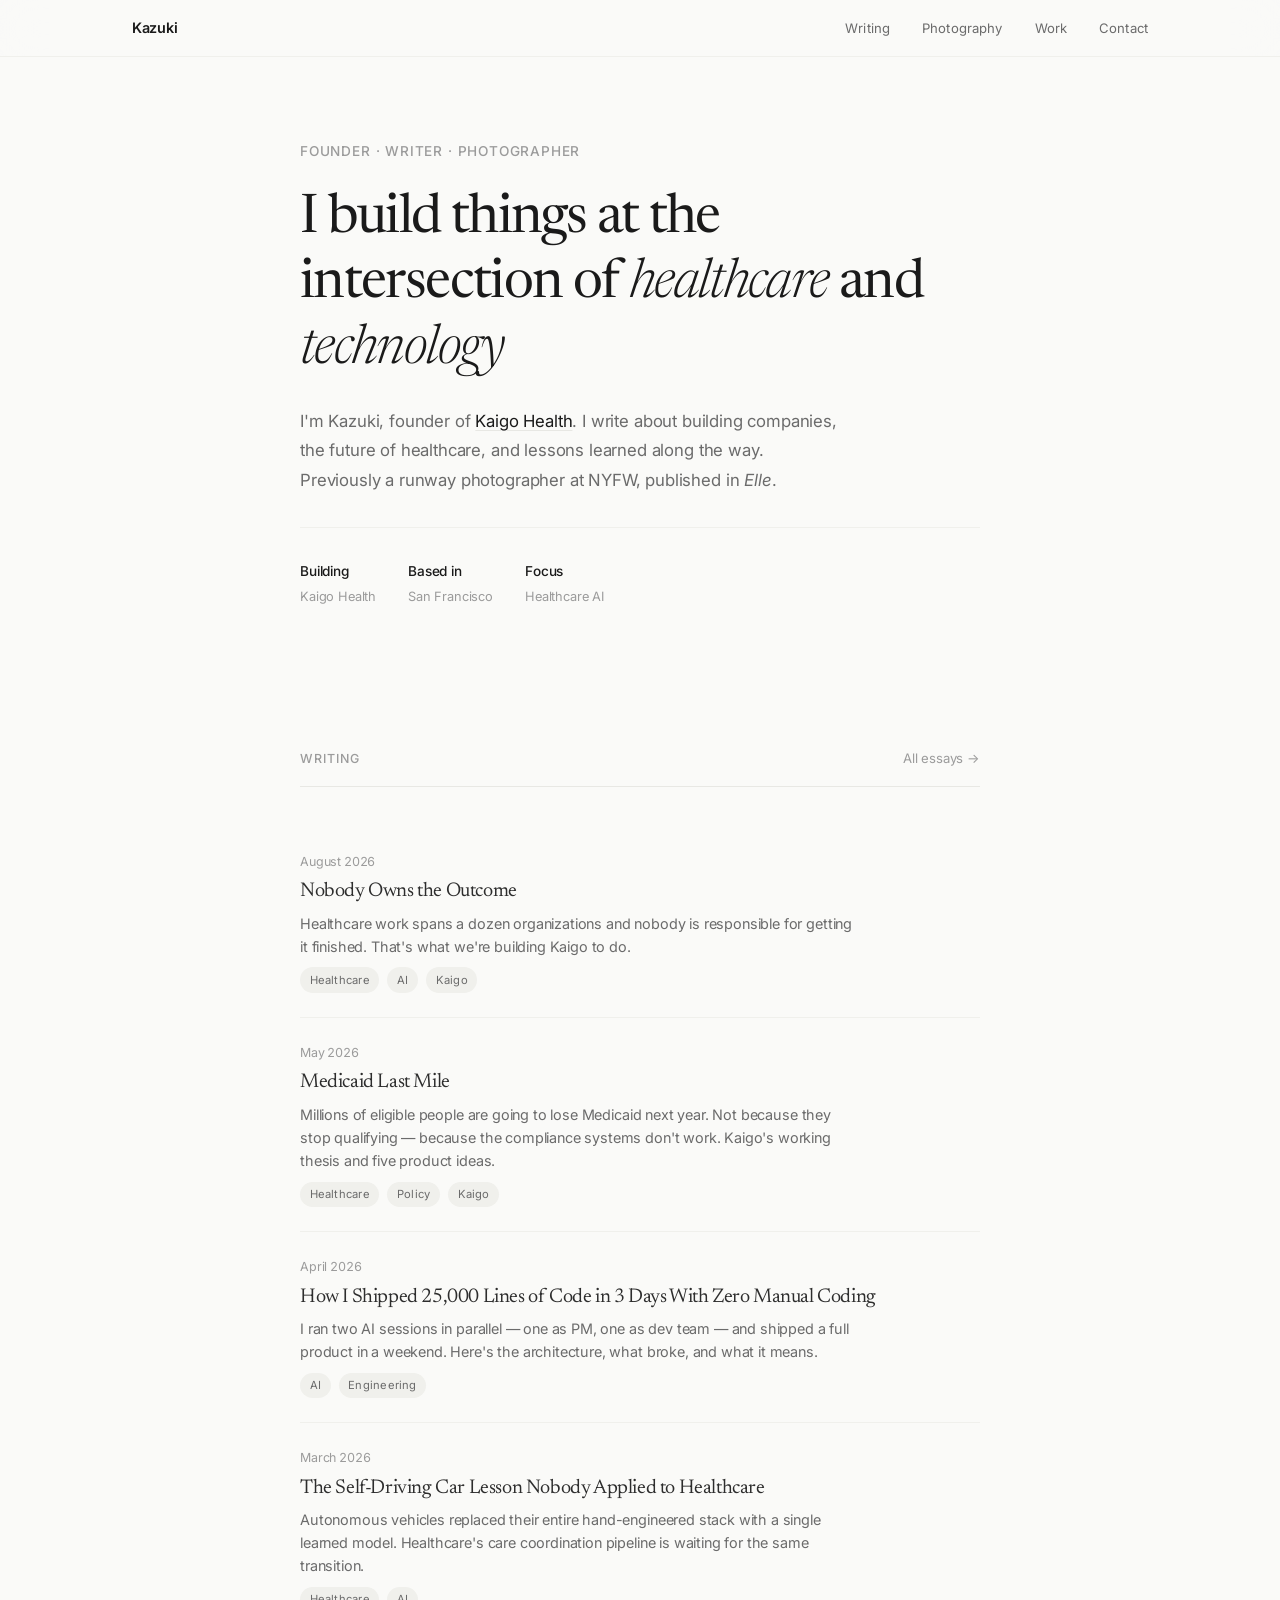
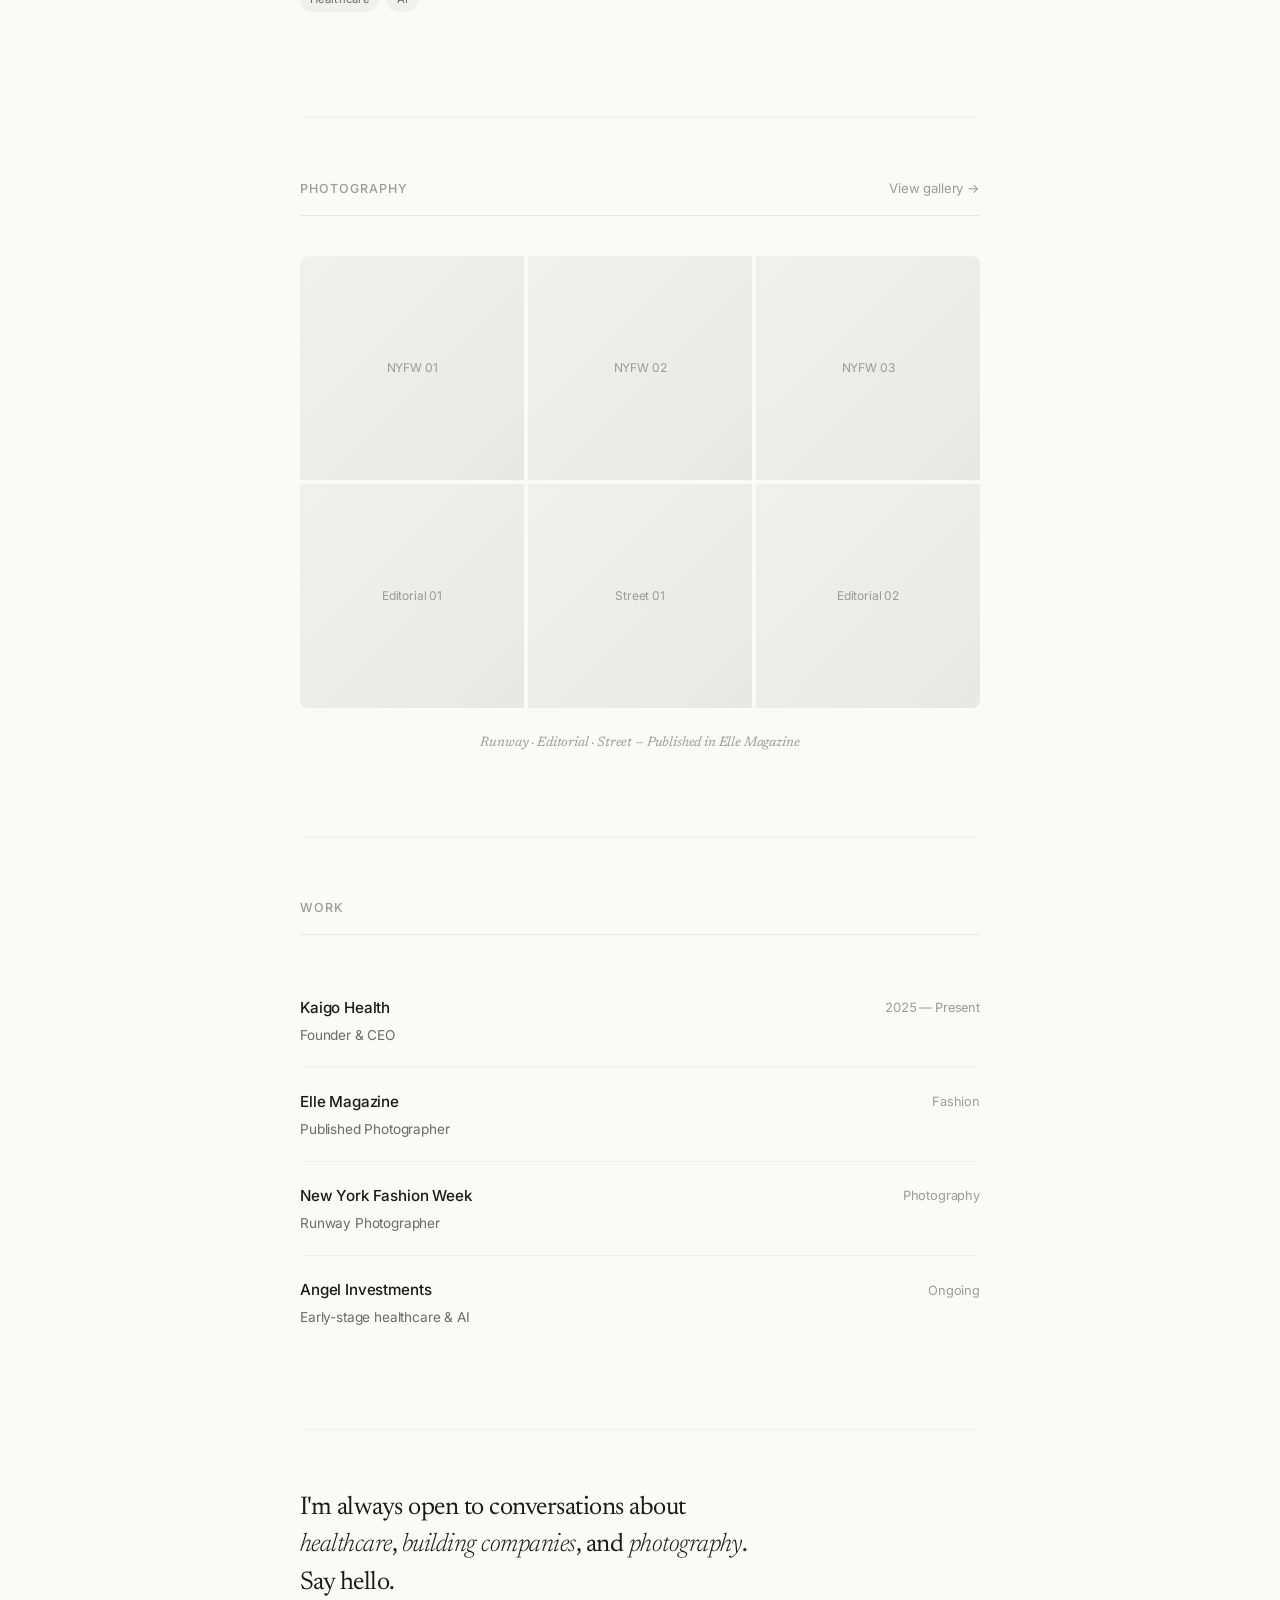
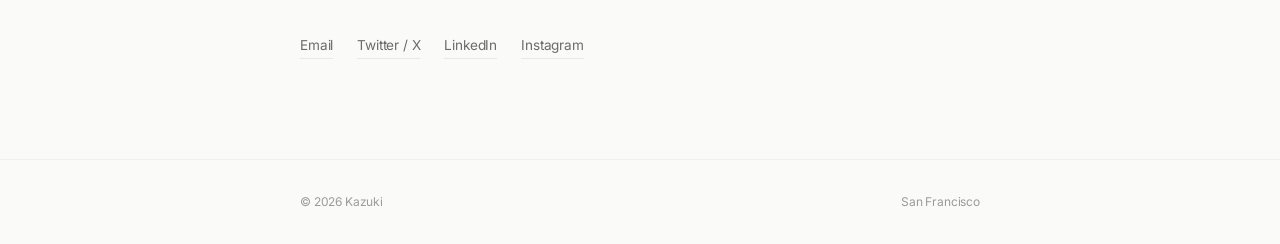
==== commit c6d61ec5: "Rewrite Nobody Owns the Outcome in a plainer voice Conversational first person, flat declaratives. S" ====
--- a/index.html
+++ b/index.html
@@ -73,7 +73,7 @@
             <a href="writing/nobody-owns-the-outcome.html" class="post-link">
               <div class="post-date">August 2026</div>
               <div class="post-title">Nobody Owns the Outcome</div>
-              <div class="post-excerpt">Healthcare coordination doesn't break because the tasks are hard. It breaks because the work spans a dozen organizations and no one is accountable for the end. That's the gap Kaigo is built to close.</div>
+              <div class="post-excerpt">Healthcare work spans a dozen organizations and nobody is responsible for getting it finished. That's what we're building Kaigo to do.</div>
               <div class="post-tags">
                 <span class="post-tag">Healthcare</span>
                 <span class="post-tag">AI</span>
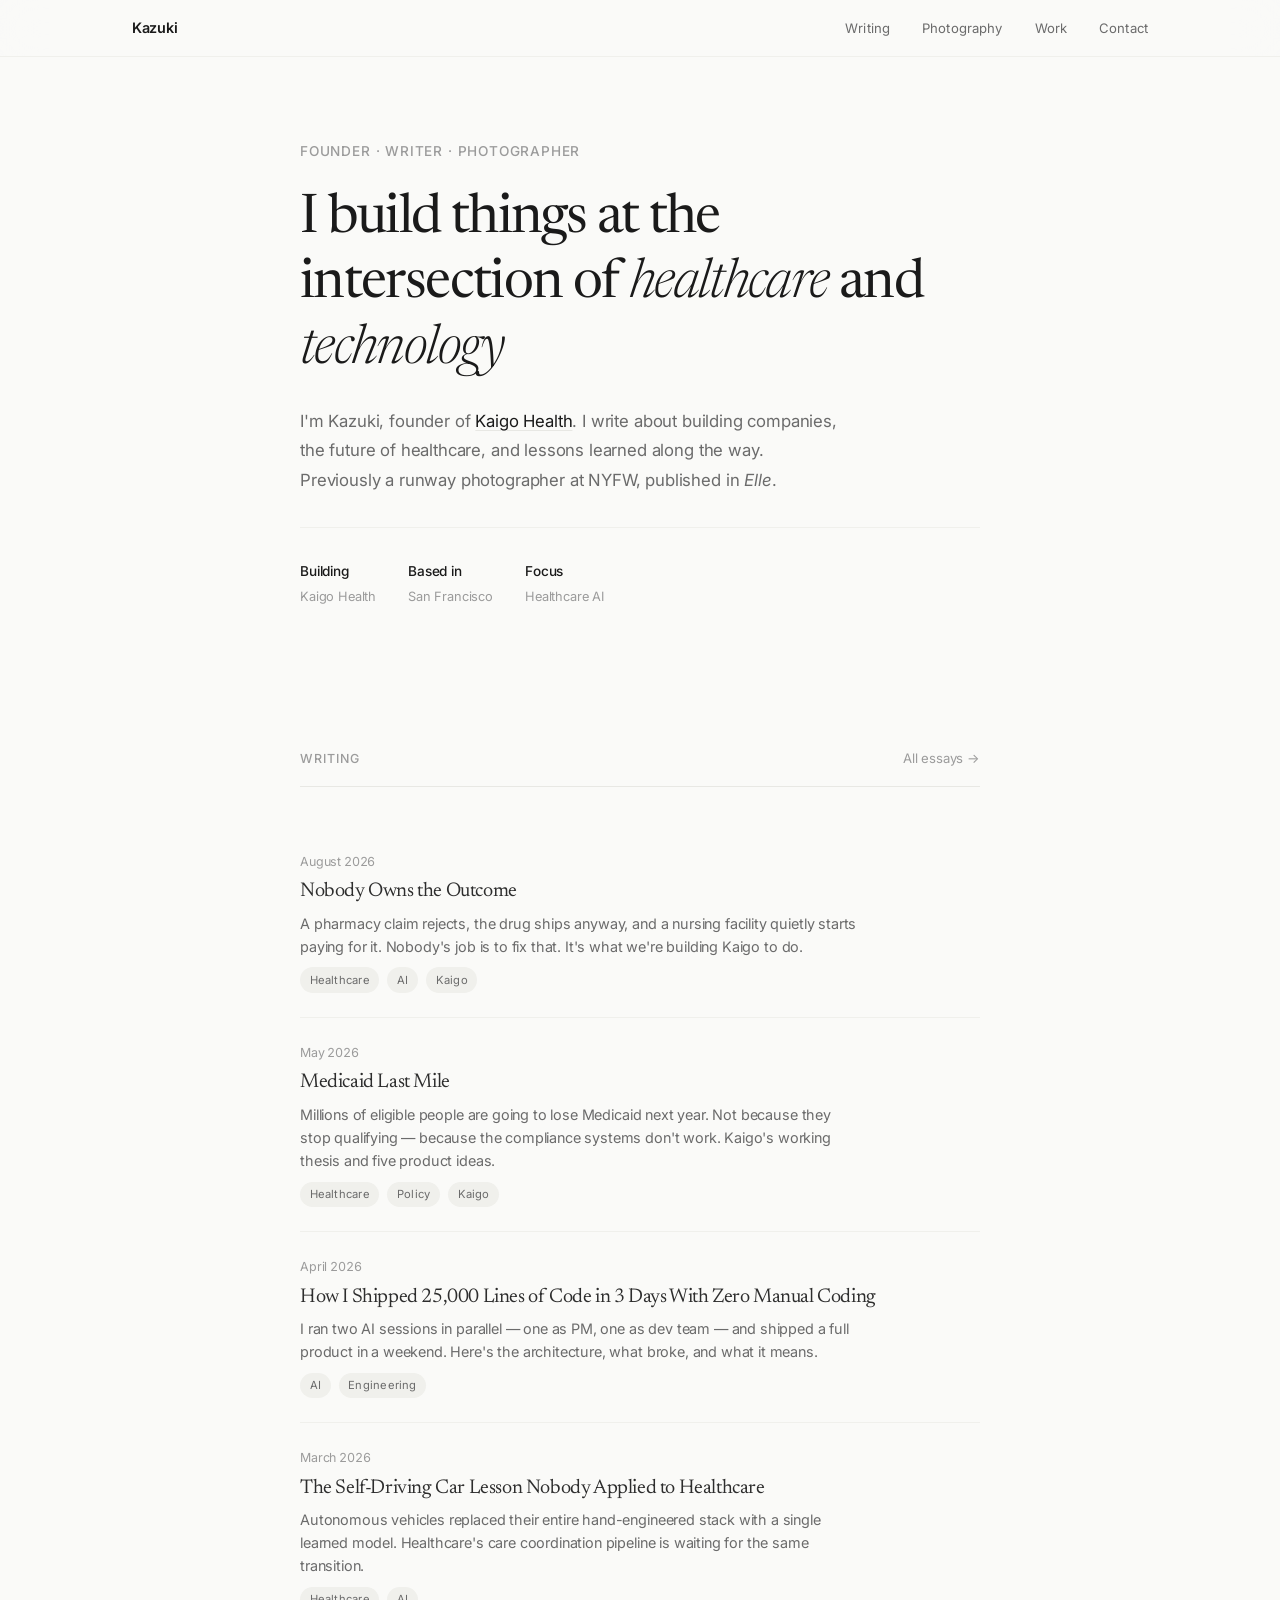
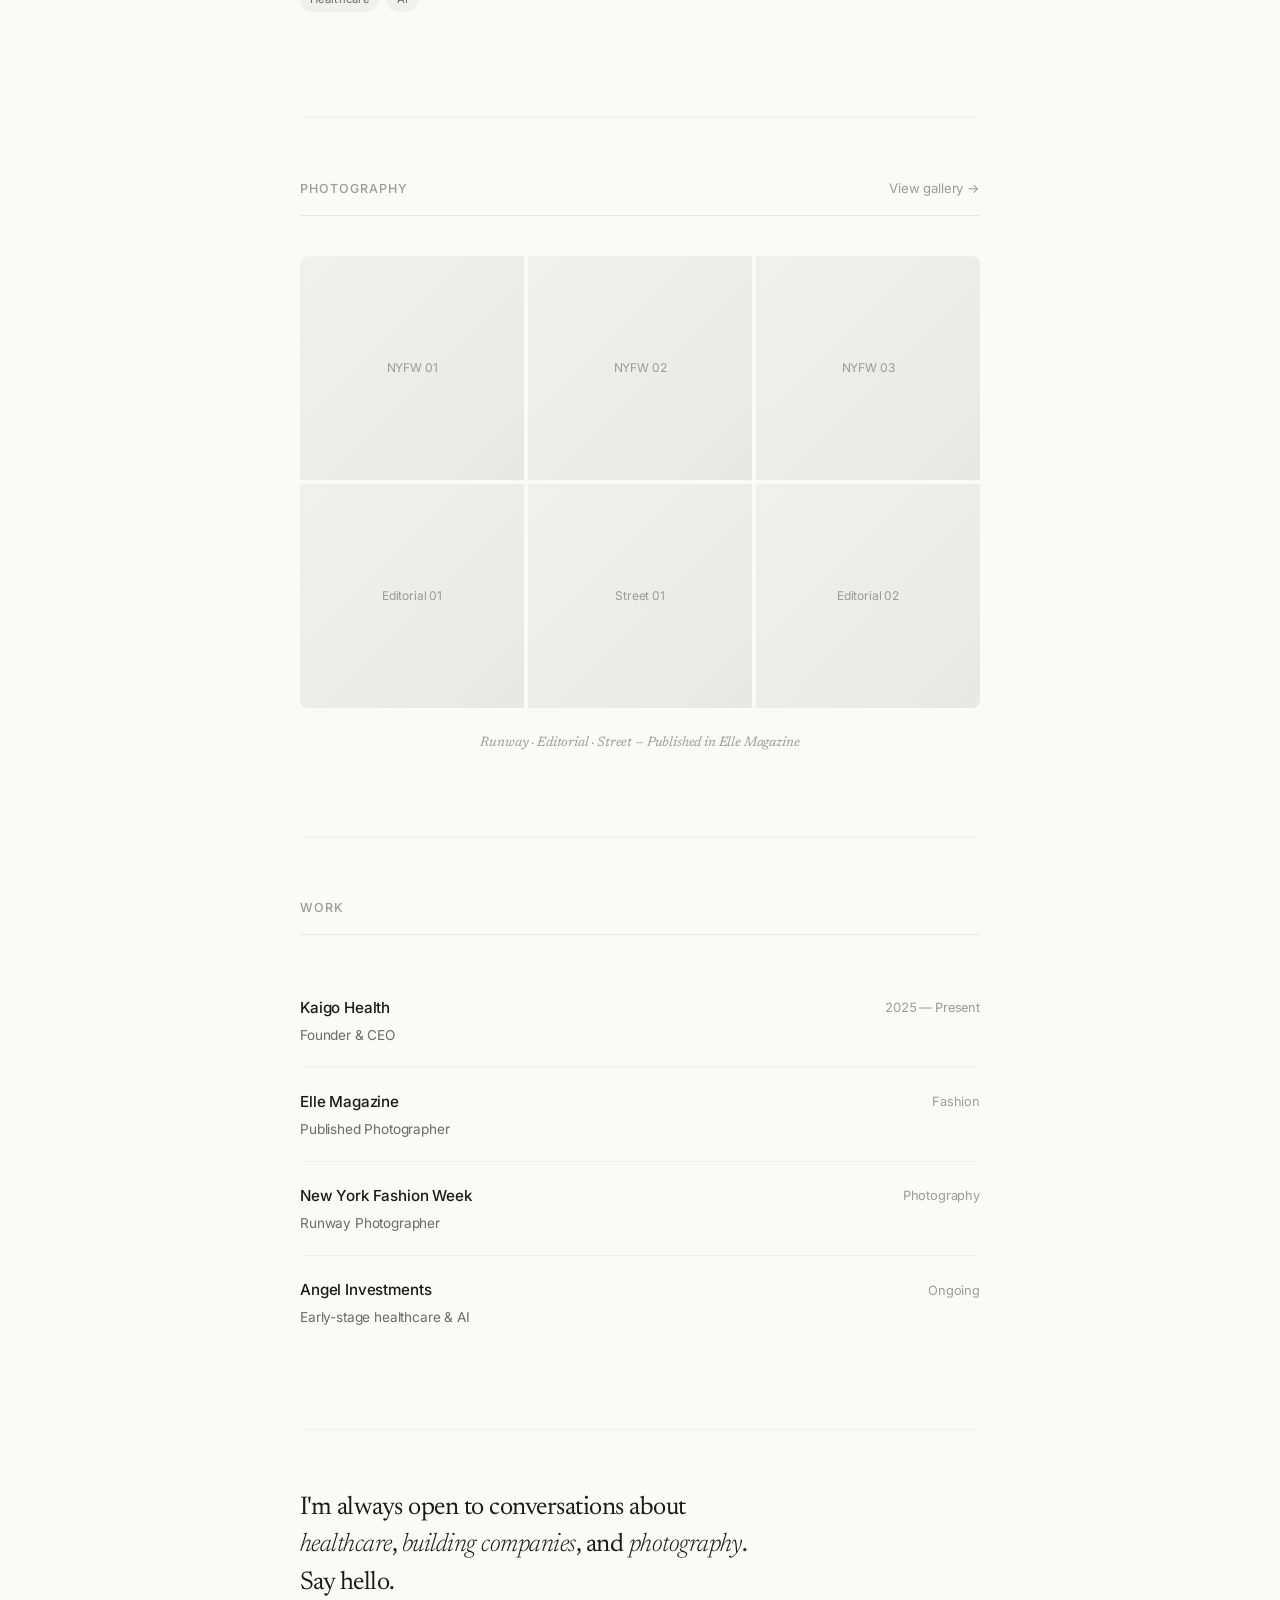
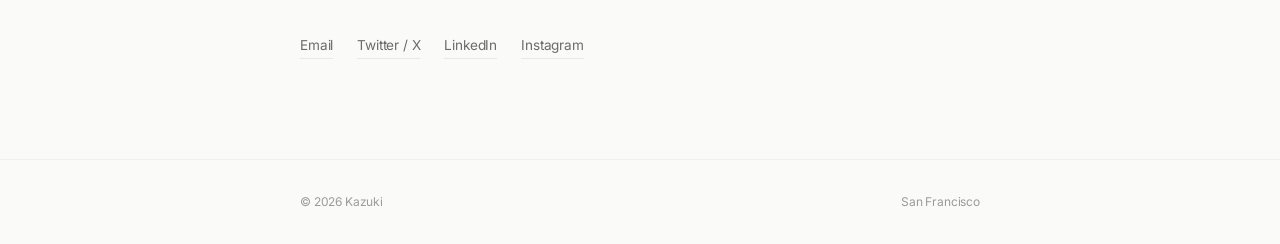
==== commit 2f876e04: "Rebuild Nobody Owns the Outcome around pharmacy PA recovery Replaces the generic coverage-verificati" ====
--- a/index.html
+++ b/index.html
@@ -73,7 +73,7 @@
             <a href="writing/nobody-owns-the-outcome.html" class="post-link">
               <div class="post-date">August 2026</div>
               <div class="post-title">Nobody Owns the Outcome</div>
-              <div class="post-excerpt">Healthcare work spans a dozen organizations and nobody is responsible for getting it finished. That's what we're building Kaigo to do.</div>
+              <div class="post-excerpt">A pharmacy claim rejects, the drug ships anyway, and a nursing facility quietly starts paying for it. Nobody's job is to fix that. It's what we're building Kaigo to do.</div>
               <div class="post-tags">
                 <span class="post-tag">Healthcare</span>
                 <span class="post-tag">AI</span>
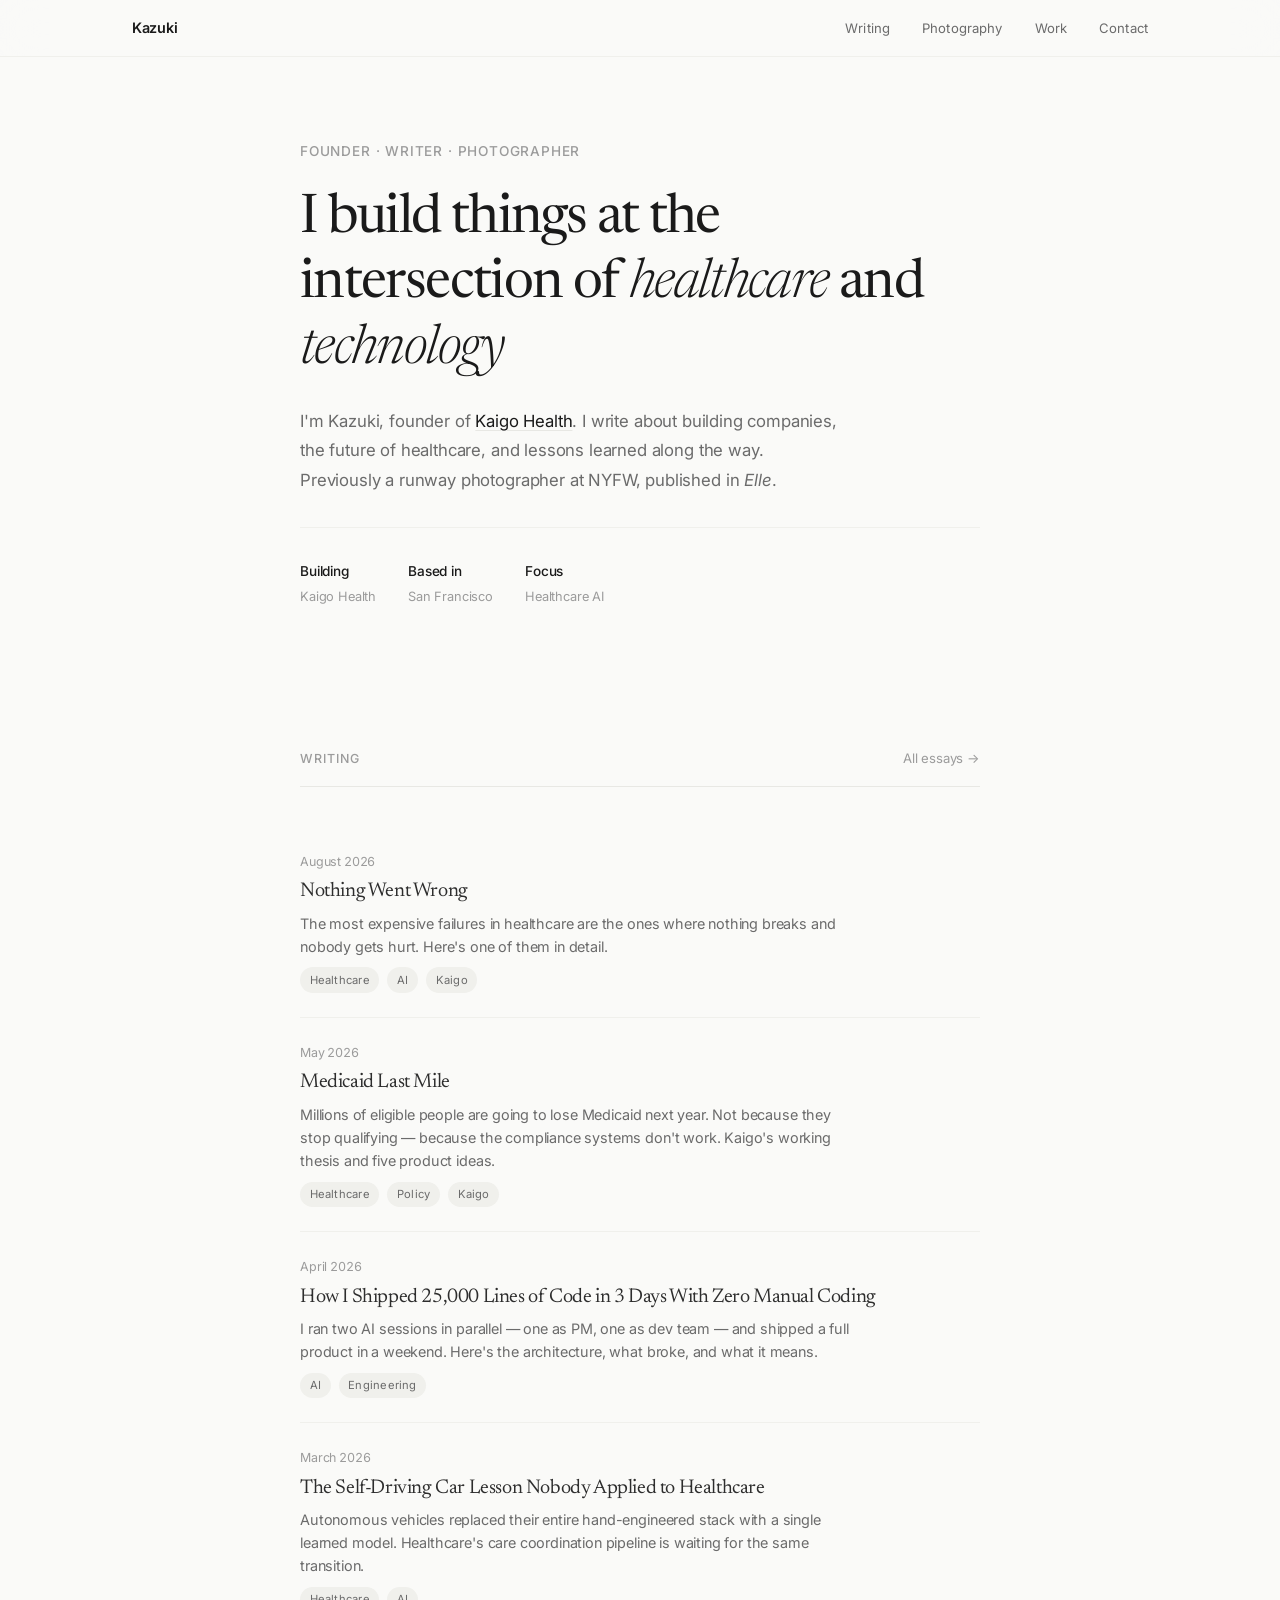
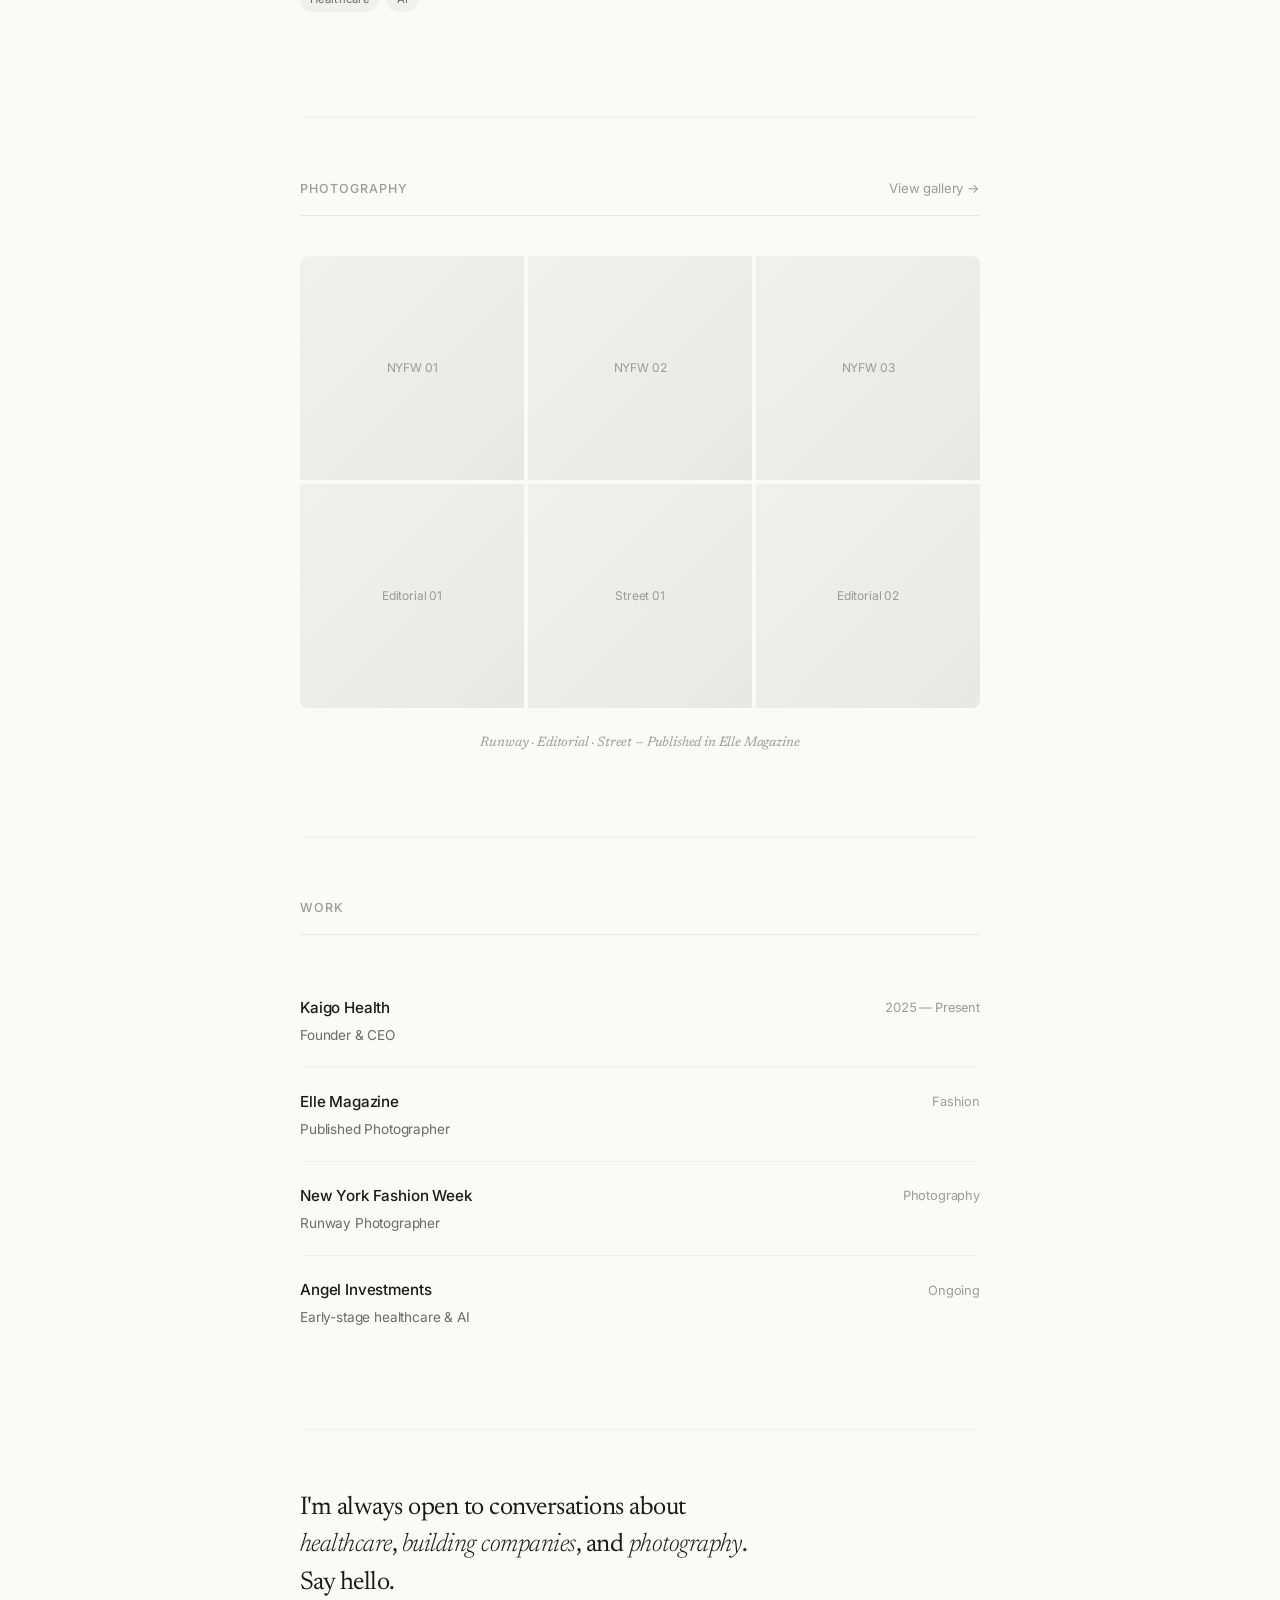
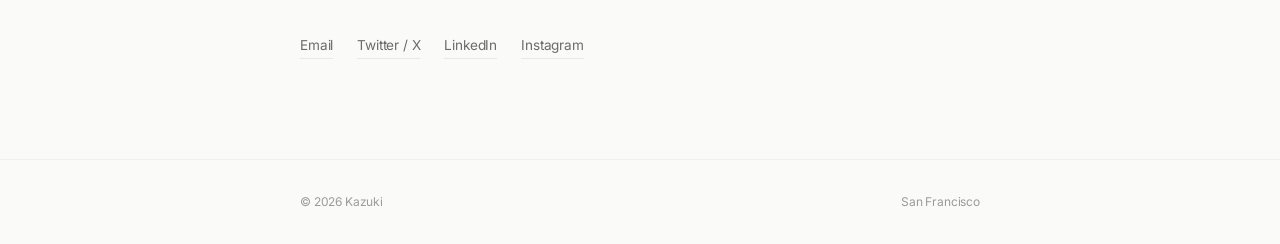
==== commit e53c3378: "Rewrite as "Nothing Went Wrong" Reframes around the idea rather than the company: the expensive fail" ====
--- a/index.html
+++ b/index.html
@@ -70,10 +70,10 @@
         </div>
         <ul class="post-list stagger fade-in">
           <li class="post-item">
-            <a href="writing/nobody-owns-the-outcome.html" class="post-link">
+            <a href="writing/nothing-went-wrong.html" class="post-link">
               <div class="post-date">August 2026</div>
-              <div class="post-title">Nobody Owns the Outcome</div>
-              <div class="post-excerpt">A pharmacy claim rejects, the drug ships anyway, and a nursing facility quietly starts paying for it. Nobody's job is to fix that. It's what we're building Kaigo to do.</div>
+              <div class="post-title">Nothing Went Wrong</div>
+              <div class="post-excerpt">The most expensive failures in healthcare are the ones where nothing breaks and nobody gets hurt. Here's one of them in detail.</div>
               <div class="post-tags">
                 <span class="post-tag">Healthcare</span>
                 <span class="post-tag">AI</span>
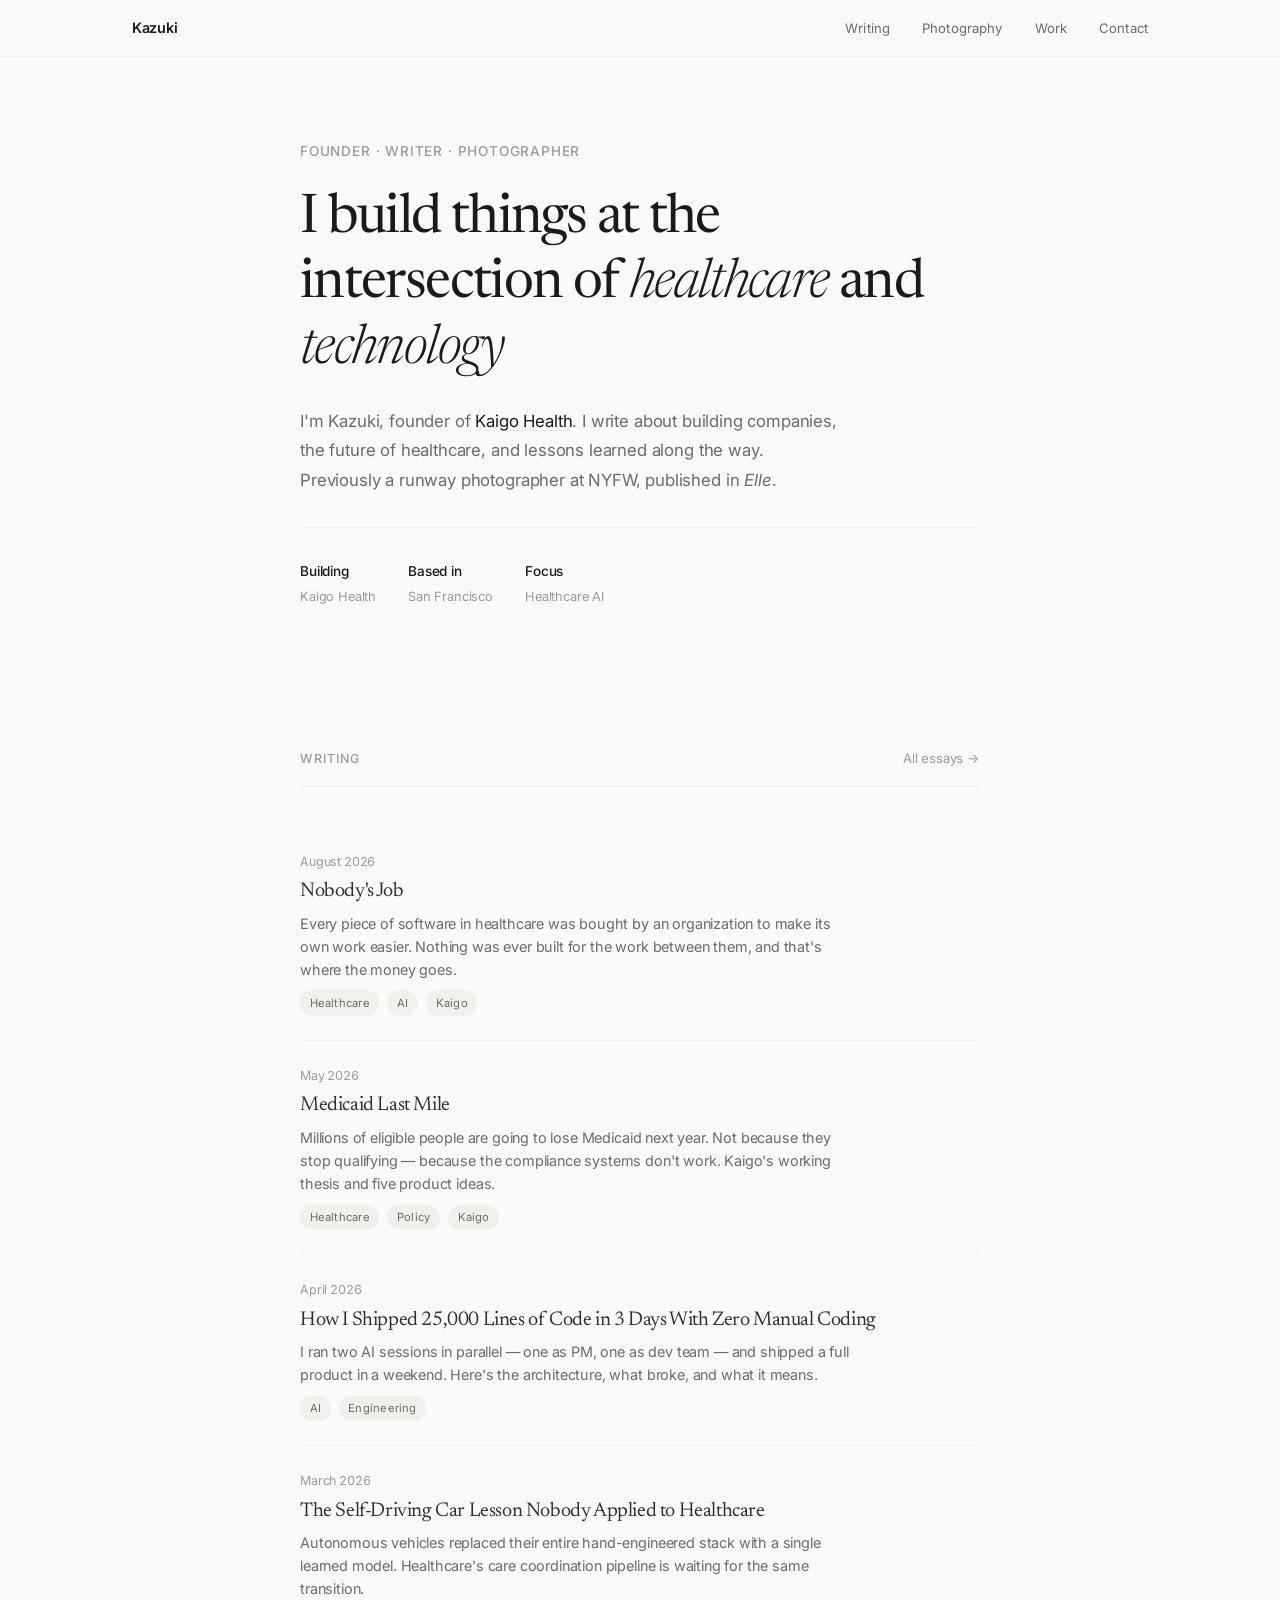
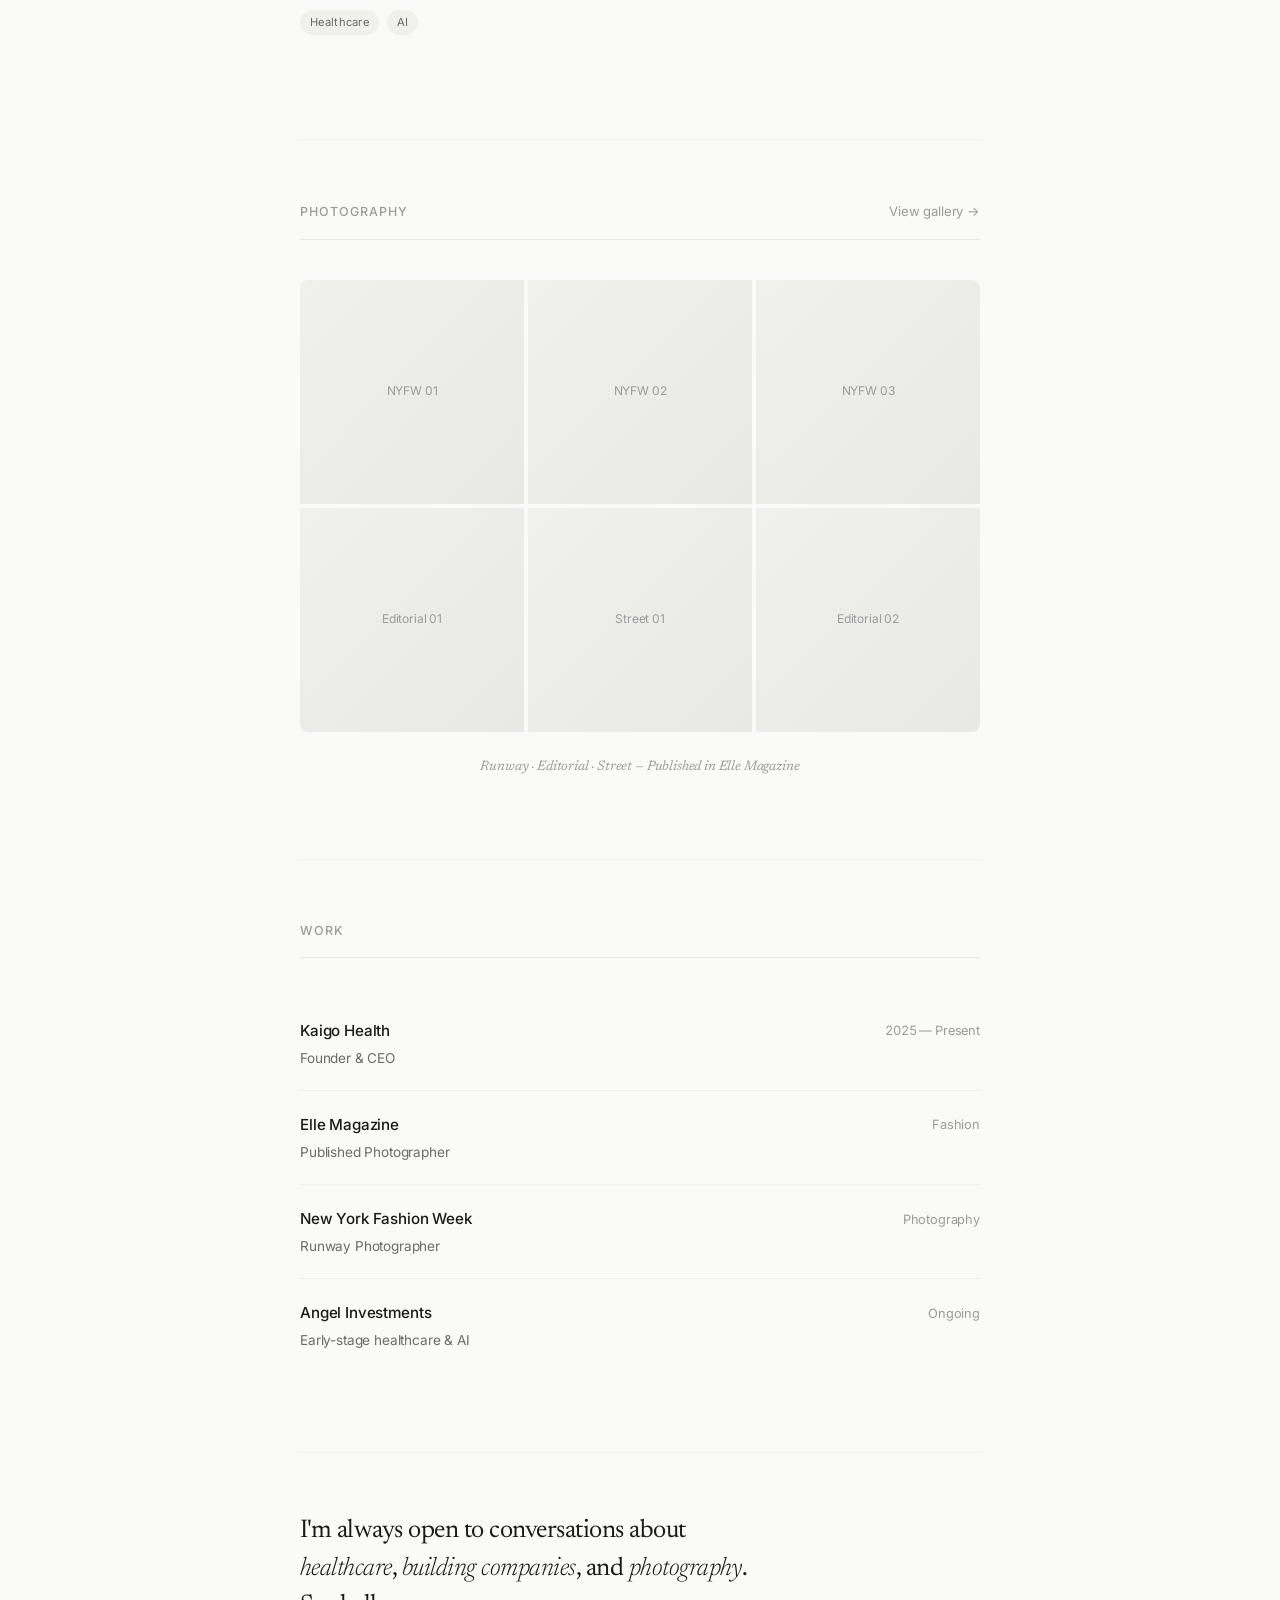
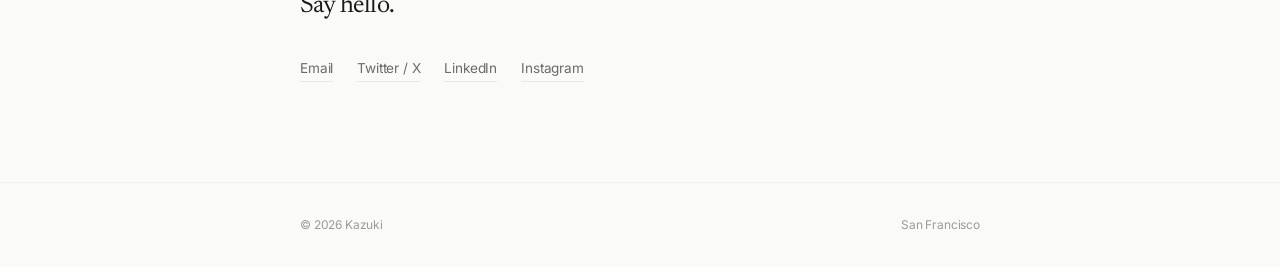
==== commit e08af863: "Rewrite as "Nobody's Job" with the org-chart argument New hook: a way to lose money that requires no" ====
--- a/index.html
+++ b/index.html
@@ -70,10 +70,10 @@
         </div>
         <ul class="post-list stagger fade-in">
           <li class="post-item">
-            <a href="writing/nothing-went-wrong.html" class="post-link">
+            <a href="writing/nobodys-job.html" class="post-link">
               <div class="post-date">August 2026</div>
-              <div class="post-title">Nothing Went Wrong</div>
-              <div class="post-excerpt">The most expensive failures in healthcare are the ones where nothing breaks and nobody gets hurt. Here's one of them in detail.</div>
+              <div class="post-title">Nobody's Job</div>
+              <div class="post-excerpt">Every piece of software in healthcare was bought by an organization to make its own work easier. Nothing was ever built for the work between them, and that's where the money goes.</div>
               <div class="post-tags">
                 <span class="post-tag">Healthcare</span>
                 <span class="post-tag">AI</span>
